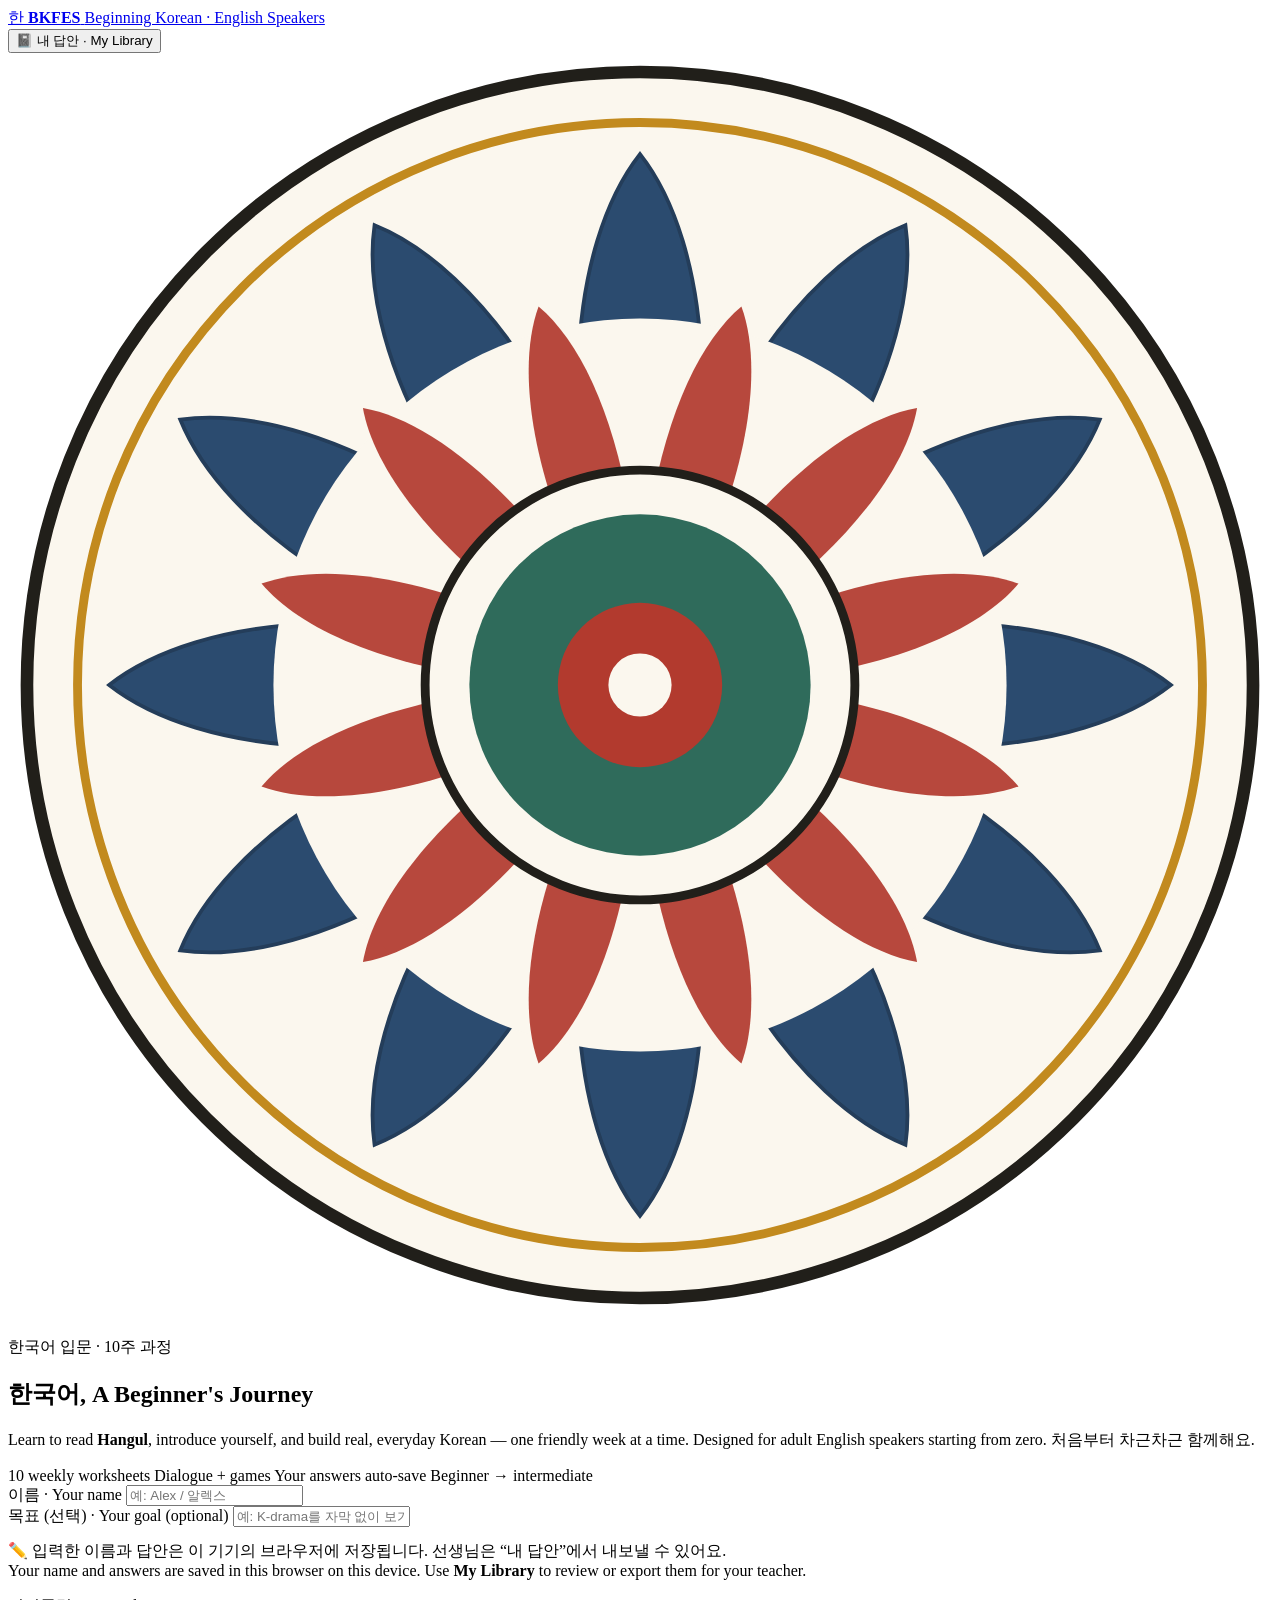
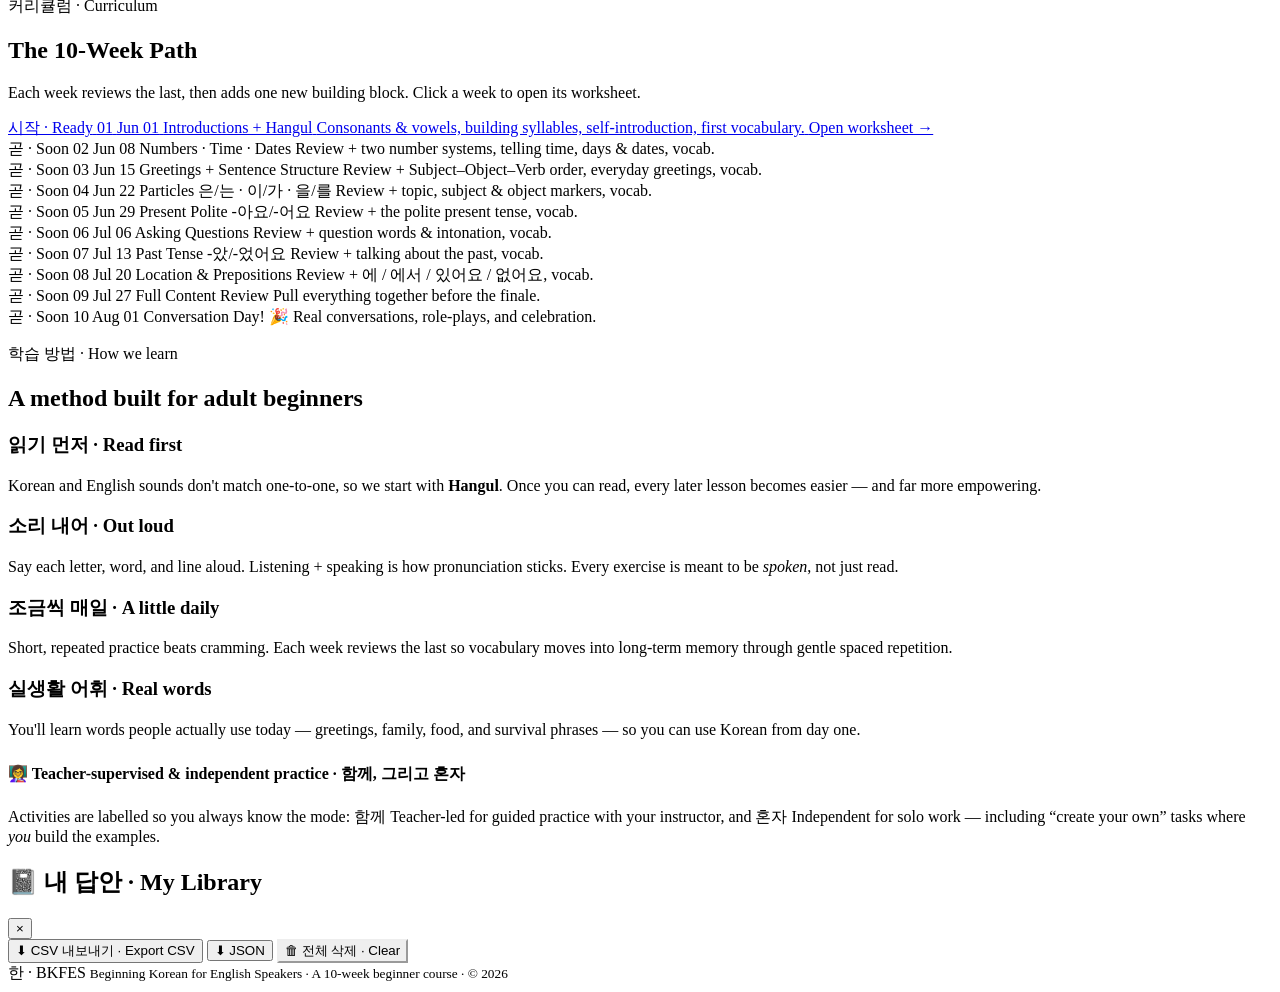
==== index.html @ 56fa3965 "Add files via upload" ====
<!DOCTYPE html>
<html lang="en">
<head>
<meta charset="UTF-8">
<meta name="viewport" content="width=device-width, initial-scale=1.0">
<title>BKFES · Beginning Korean for English Speakers</title>
<meta name="description" content="A warm, 10-week beginner Korean course for English speakers — Hangul, real-world vocabulary, dialogue, and games. Inspired by Korean aesthetics.">
<link rel="preconnect" href="https://fonts.googleapis.com">
<link rel="preconnect" href="https://fonts.gstatic.com" crossorigin>
<link href="https://fonts.googleapis.com/css2?family=Noto+Sans+KR:wght@400;500;700&family=Noto+Serif+KR:wght@500;600;700&display=swap" rel="stylesheet">
<link rel="stylesheet" href="css/main.css">
</head>
<body data-week="home">

<!-- ============ HEADER ============ -->
<header class="site-header">
  <div class="wrap site-header__bar">
    <a class="brand" href="index.html">
      <span class="brand__seal">한</span>
      <span class="brand__txt">
        <b>BKFES</b>
        <span>Beginning Korean · English Speakers</span>
      </span>
    </a>
    <span class="header-spacer"></span>
    <div class="header-actions">
      <button class="btn btn--ghost btn--sm js-open-library" type="button">📓 <span class="label-full">내 답안 · My Library</span></button>
    </div>
  </div>
  <div class="saekdong saekdong--thin"></div>
</header>

<!-- ============ HERO ============ -->
<section class="hero">
  <svg class="medallion" viewBox="0 0 200 200" xmlns="http://www.w3.org/2000/svg" aria-hidden="true">
    <defs>
      <path id="petalA" d="M100 100 C 85 62 89 30 100 16 C 111 30 115 62 100 100 Z"/>
      <path id="petalB" d="M100 100 C 91 70 93 48 100 38 C 107 48 109 70 100 100 Z"/>
    </defs>
    <circle cx="100" cy="100" r="97" fill="#FBF7EE" stroke="#211F1A" stroke-width="2"/>
    <circle cx="100" cy="100" r="89" fill="none" stroke="#C28A1E" stroke-width="1.4"/>
    <!-- outer petals (cheong / blue) -->
    <g fill="#1C3F66" stroke="#14304f" stroke-width="0.6" opacity="0.93">
      <use href="#petalA" transform="rotate(0 100 100)"/>
      <use href="#petalA" transform="rotate(30 100 100)"/>
      <use href="#petalA" transform="rotate(60 100 100)"/>
      <use href="#petalA" transform="rotate(90 100 100)"/>
      <use href="#petalA" transform="rotate(120 100 100)"/>
      <use href="#petalA" transform="rotate(150 100 100)"/>
      <use href="#petalA" transform="rotate(180 100 100)"/>
      <use href="#petalA" transform="rotate(210 100 100)"/>
      <use href="#petalA" transform="rotate(240 100 100)"/>
      <use href="#petalA" transform="rotate(270 100 100)"/>
      <use href="#petalA" transform="rotate(300 100 100)"/>
      <use href="#petalA" transform="rotate(330 100 100)"/>
    </g>
    <circle cx="100" cy="100" r="58" fill="#FBF7EE"/>
    <!-- mid petals (jeok / red) -->
    <g fill="#B23A2E" opacity="0.92">
      <use href="#petalB" transform="rotate(15 100 100)"/>
      <use href="#petalB" transform="rotate(45 100 100)"/>
      <use href="#petalB" transform="rotate(75 100 100)"/>
      <use href="#petalB" transform="rotate(105 100 100)"/>
      <use href="#petalB" transform="rotate(135 100 100)"/>
      <use href="#petalB" transform="rotate(165 100 100)"/>
      <use href="#petalB" transform="rotate(195 100 100)"/>
      <use href="#petalB" transform="rotate(225 100 100)"/>
      <use href="#petalB" transform="rotate(255 100 100)"/>
      <use href="#petalB" transform="rotate(285 100 100)"/>
      <use href="#petalB" transform="rotate(315 100 100)"/>
      <use href="#petalB" transform="rotate(345 100 100)"/>
    </g>
    <circle cx="100" cy="100" r="34" fill="#FBF7EE" stroke="#211F1A" stroke-width="1.4"/>
    <circle cx="100" cy="100" r="27" fill="#2F6B5B"/>
    <circle cx="100" cy="100" r="13" fill="#B23A2E"/>
    <circle cx="100" cy="100" r="5"  fill="#FBF7EE"/>
  </svg>

  <div class="wrap hero__inner">
    <p class="eyebrow">한국어 입문 · 10주 과정</p>
    <h1>
      <span class="accent-ko">한국어,</span>
      <span class="accent">A Beginner's Journey</span>
    </h1>
    <p class="lead">Learn to read <strong>Hangul</strong>, introduce yourself, and build real, everyday Korean — one friendly week at a time. Designed for adult English speakers starting from zero. <span class="ko">처음부터 차근차근 함께해요.</span></p>
    <div class="hero__meta">
      <span><span class="dot" style="background:var(--cheong)"></span> 10 weekly worksheets</span>
      <span><span class="dot" style="background:var(--jeok)"></span> Dialogue + games</span>
      <span><span class="dot" style="background:var(--hwang)"></span> Your answers auto-save</span>
      <span><span class="dot" style="background:var(--jade)"></span> Beginner → intermediate</span>
    </div>
  </div>
</section>

<!-- ============ STUDENT SIGN-IN ============ -->
<section class="section section--alt">
  <div class="wrap">
    <div class="card">
      <div class="namebar">
        <div class="field" style="flex:1 1 260px">
          <label for="studentName">이름 · Your name</label>
          <input class="input" id="studentName" type="text" placeholder="예: Alex / 알렉스" data-profile="name" autocomplete="name">
        </div>
        <div class="field" style="flex:2 1 320px">
          <label for="studentNote">목표 (선택) · Your goal (optional)</label>
          <input class="input" id="studentNote" type="text" placeholder="예: K-drama를 자막 없이 보기 / Travel to Seoul" data-profile="note">
        </div>
      </div>
      <p class="faint" style="margin-top:.9rem">✏️ 입력한 이름과 답안은 이 기기의 브라우저에 저장됩니다. 선생님은 “내 답안”에서 내보낼 수 있어요.<br>
      Your name and answers are saved in this browser on this device. Use <strong>My Library</strong> to review or export them for your teacher.</p>
    </div>
  </div>
</section>

<!-- ============ WEEK GRID ============ -->
<section class="section" id="weeks">
  <div class="wrap">
    <div class="section-head">
      <p class="eyebrow">커리큘럼 · Curriculum</p>
      <h2>The 10-Week Path</h2>
      <p class="lead muted">Each week reviews the last, then adds one new building block. Click a week to open its worksheet.</p>
    </div>

    <div class="week-grid">

      <a class="week-card" href="weeks/week01.html">
        <span class="tag tag--ready">시작 · Ready</span>
        <span class="week-card__num">01</span>
        <span class="week-card__date">Jun 01</span>
        <span class="week-card__title">Introductions + Hangul</span>
        <span class="week-card__topics">Consonants &amp; vowels, building syllables, self-introduction, first vocabulary.</span>
        <span class="week-card__cta">Open worksheet →</span>
      </a>

      <div class="week-card is-locked">
        <span class="tag tag--soon">곧 · Soon</span>
        <span class="week-card__num">02</span>
        <span class="week-card__date">Jun 08</span>
        <span class="week-card__title">Numbers · Time · Dates</span>
        <span class="week-card__topics">Review + two number systems, telling time, days &amp; dates, vocab.</span>
      </div>

      <div class="week-card is-locked">
        <span class="tag tag--soon">곧 · Soon</span>
        <span class="week-card__num">03</span>
        <span class="week-card__date">Jun 15</span>
        <span class="week-card__title">Greetings + Sentence Structure</span>
        <span class="week-card__topics">Review + Subject–Object–Verb order, everyday greetings, vocab.</span>
      </div>

      <div class="week-card is-locked">
        <span class="tag tag--soon">곧 · Soon</span>
        <span class="week-card__num">04</span>
        <span class="week-card__date">Jun 22</span>
        <span class="week-card__title">Particles 은/는 · 이/가 · 을/를</span>
        <span class="week-card__topics">Review + topic, subject &amp; object markers, vocab.</span>
      </div>

      <div class="week-card is-locked">
        <span class="tag tag--soon">곧 · Soon</span>
        <span class="week-card__num">05</span>
        <span class="week-card__date">Jun 29</span>
        <span class="week-card__title">Present Polite -아요/-어요</span>
        <span class="week-card__topics">Review + the polite present tense, vocab.</span>
      </div>

      <div class="week-card is-locked">
        <span class="tag tag--soon">곧 · Soon</span>
        <span class="week-card__num">06</span>
        <span class="week-card__date">Jul 06</span>
        <span class="week-card__title">Asking Questions</span>
        <span class="week-card__topics">Review + question words &amp; intonation, vocab.</span>
      </div>

      <div class="week-card is-locked">
        <span class="tag tag--soon">곧 · Soon</span>
        <span class="week-card__num">07</span>
        <span class="week-card__date">Jul 13</span>
        <span class="week-card__title">Past Tense -았/-었어요</span>
        <span class="week-card__topics">Review + talking about the past, vocab.</span>
      </div>

      <div class="week-card is-locked">
        <span class="tag tag--soon">곧 · Soon</span>
        <span class="week-card__num">08</span>
        <span class="week-card__date">Jul 20</span>
        <span class="week-card__title">Location &amp; Prepositions</span>
        <span class="week-card__topics">Review + 에 / 에서 / 있어요 / 없어요, vocab.</span>
      </div>

      <div class="week-card is-locked">
        <span class="tag tag--soon">곧 · Soon</span>
        <span class="week-card__num">09</span>
        <span class="week-card__date">Jul 27</span>
        <span class="week-card__title">Full Content Review</span>
        <span class="week-card__topics">Pull everything together before the finale.</span>
      </div>

      <div class="week-card is-locked">
        <span class="tag tag--soon">곧 · Soon</span>
        <span class="week-card__num">10</span>
        <span class="week-card__date">Aug 01</span>
        <span class="week-card__title">Conversation Day! 🎉</span>
        <span class="week-card__topics">Real conversations, role-plays, and celebration.</span>
      </div>

    </div>
  </div>
</section>

<!-- ============ HOW IT WORKS ============ -->
<section class="section section--alt">
  <div class="wrap">
    <div class="section-head">
      <p class="eyebrow">학습 방법 · How we learn</p>
      <h2>A method built for adult beginners</h2>
    </div>
    <div class="week-grid">
      <div class="card">
        <h3 style="color:var(--cheong)">읽기 먼저 · Read first</h3>
        <p class="muted">Korean and English sounds don't match one-to-one, so we start with <strong>Hangul</strong>. Once you can read, every later lesson becomes easier — and far more empowering.</p>
      </div>
      <div class="card">
        <h3 style="color:var(--jeok)">소리 내어 · Out loud</h3>
        <p class="muted">Say each letter, word, and line aloud. Listening + speaking is how pronunciation sticks. Every exercise is meant to be <em>spoken</em>, not just read.</p>
      </div>
      <div class="card">
        <h3 style="color:var(--hwang)">조금씩 매일 · A little daily</h3>
        <p class="muted">Short, repeated practice beats cramming. Each week reviews the last so vocabulary moves into long-term memory through gentle spaced repetition.</p>
      </div>
      <div class="card">
        <h3 style="color:var(--jade)">실생활 어휘 · Real words</h3>
        <p class="muted">You'll learn words people actually use today — greetings, family, food, and survival phrases — so you can use Korean from day one.</p>
      </div>
    </div>
    <div class="note" style="margin-top:1.6rem">
      <h4>👩‍🏫 Teacher-supervised &amp; independent practice · 함께, 그리고 혼자</h4>
      <p>Activities are labelled so you always know the mode: <span class="mode mode--teacher">함께 Teacher-led</span> for guided practice with your instructor, and <span class="mode mode--solo">혼자 Independent</span> for solo work — including “create your own” tasks where <em>you</em> build the examples.</p>
    </div>
  </div>
</section>

<!-- ============ LIBRARY MODAL (shared) ============ -->
<div class="modal-overlay" id="libraryModal" role="dialog" aria-modal="true" aria-labelledby="libTitle">
  <div class="modal">
    <div class="modal__head">
      <h2 id="libTitle">📓 내 답안 · My Library</h2>
      <button class="modal__close js-close-modal" aria-label="Close">×</button>
    </div>
    <div class="modal__body"></div>
    <div class="modal__foot">
      <button class="btn btn--primary btn--sm js-export-csv" type="button">⬇ CSV 내보내기 · Export CSV</button>
      <button class="btn btn--ghost btn--sm js-export-json" type="button">⬇ JSON</button>
      <span class="header-spacer"></span>
      <button class="btn btn--ghost btn--sm js-clear-all" type="button" style="color:var(--jeok);border-color:var(--jeok)">🗑 전체 삭제 · Clear</button>
    </div>
  </div>
</div>

<!-- ============ FOOTER ============ -->
<footer class="site-footer">
  <div class="wrap">
    <span class="foot-brand">한 · BKFES</span>
    <small>Beginning Korean for English Speakers · A 10-week beginner course · © <span data-year>2026</span></small>
  </div>
</footer>

<script src="js/weeks.js"></script>
<script src="js/storage.js"></script>
<script src="js/worksheet.js"></script>
</body>
</html>
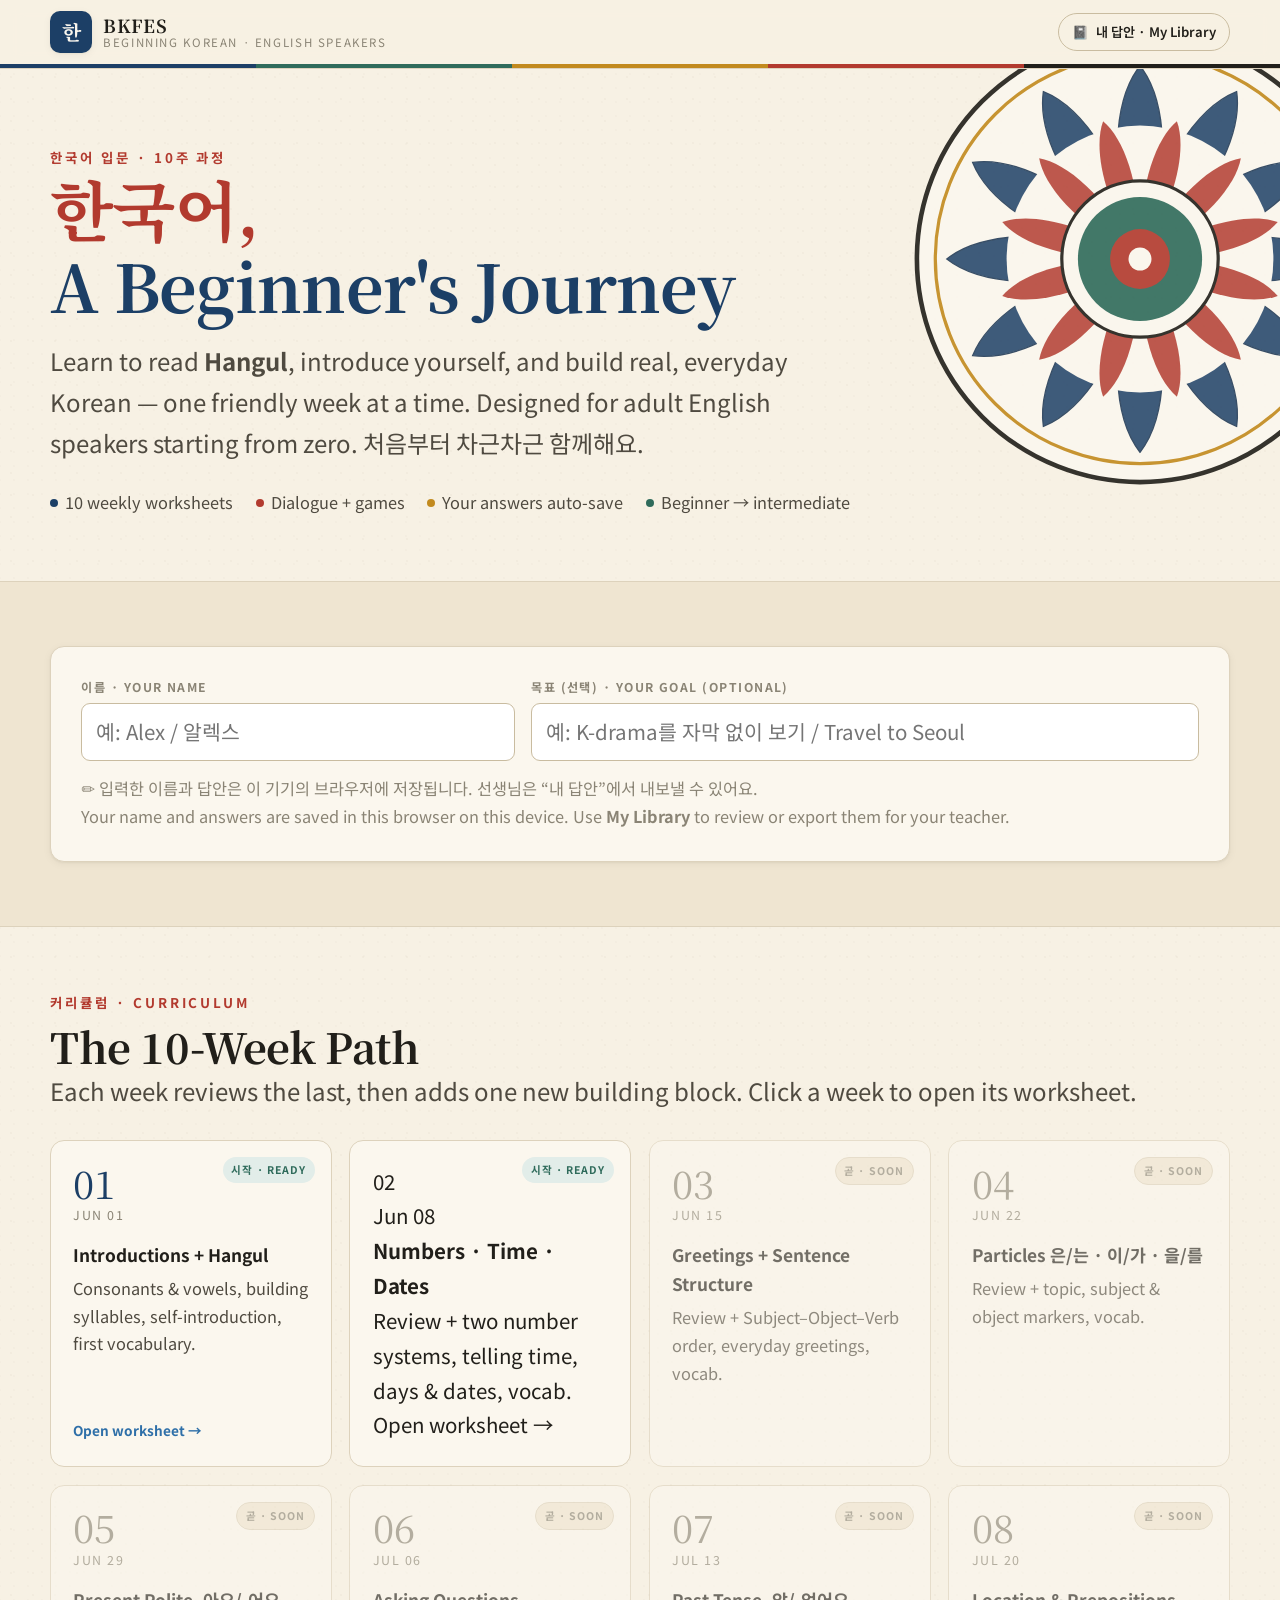
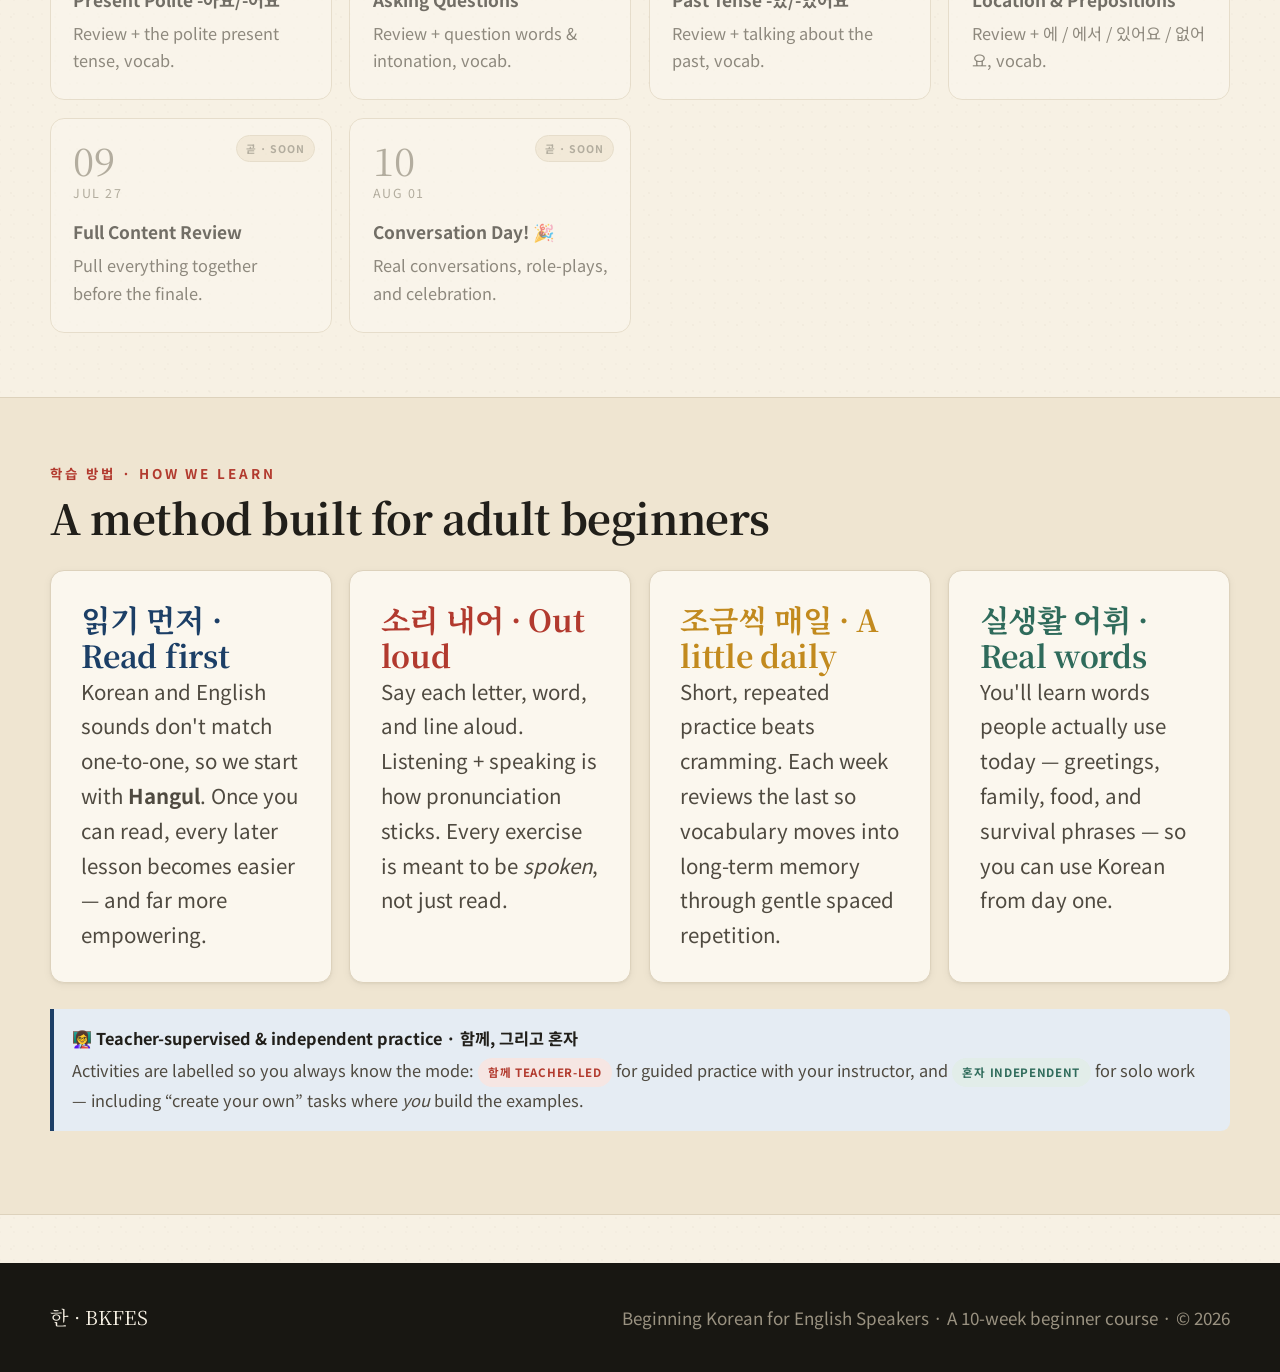
==== commit 02a4c3b7: "Update index.html with week 2" ====
--- a/index.html
+++ b/index.html
@@ -132,13 +132,14 @@
         <span class="week-card__cta">Open worksheet →</span>
       </a>
 
-      <div class="week-card is-locked">
-        <span class="tag tag--soon">곧 · Soon</span>
-        <span class="week-card__num">02</span>
-        <span class="week-card__date">Jun 08</span>
-        <span class="week-card__title">Numbers · Time · Dates</span>
-        <span class="week-card__topics">Review + two number systems, telling time, days &amp; dates, vocab.</span>
-      </div>
+<a class="week-card" href="weeks/week02.html">
+  <span class="tag tag--ready">시작 · Ready</span>
+  <span class="week-num">02</span>
+  <span class="week-date">Jun 08</span>
+  <strong>Numbers · Time · Dates</strong>
+  <span class="week-desc">Review + two number systems, telling time, days &amp; dates, vocab.</span>
+  <span class="week-cta">Open worksheet →</span>
+</a>
 
       <div class="week-card is-locked">
         <span class="tag tag--soon">곧 · Soon</span>
--- a/css/main.css
+++ b/css/main.css
@@ -0,0 +1,510 @@
+/* =====================================================================
+   BKFES — Beginning Korean for English Speakers
+   Design system: "Hanji & Obangsaek"
+   Warm paper-cream surface · deep ink · restrained five-color accents
+   ===================================================================== */
+
+/* ---------- Design tokens ---------- */
+:root {
+  /* Obangsaek-inspired palette (refined) */
+  --hanji:        #F7F1E4;   /* warm paper — main surface */
+  --hanji-2:      #FBF7EE;   /* lighter paper — cards */
+  --hanji-deep:   #EFE5D1;   /* deeper paper — alt sections */
+  --ink:          #211F1A;   /* near-black ink — primary text */
+  --ink-soft:     #4F4A40;   /* secondary text */
+  --ink-faint:    #8A8475;   /* muted captions */
+
+  --cheong:       #1C3F66;   /* blue / east — lead brand color */
+  --cheong-bright:#2E6FA8;   /* interactive blue */
+  --cheong-tint:  #E5ECF3;   /* pale blue wash */
+
+  --jeok:         #B23A2E;   /* red / south — dancheong red accent */
+  --jeok-tint:    #F6E6E3;
+  --hwang:        #C28A1E;   /* yellow / center — gold accent */
+  --hwang-tint:   #F6ECD6;
+  --jade:         #2F6B5B;   /* green / east-alt — jade accent */
+  --jade-tint:    #E2EDE9;
+  --baek:         #FFFFFF;   /* white / west */
+  --heuk:         #181712;   /* black / north */
+
+  --line:         #DDD2BC;   /* hairline borders on paper */
+  --line-strong:  #C9BCA0;
+
+  /* Typography */
+  --serif: "Noto Serif KR", "Nanum Myeongjo", Georgia, serif;
+  --sans:  "Noto Sans KR", system-ui, "Segoe UI", sans-serif;
+
+  /* Fluid type scale — legible from phone to TV */
+  --fs-eyebrow: clamp(0.72rem, 0.68rem + 0.2vw, 0.85rem);
+  --fs-small:   clamp(0.9rem, 0.86rem + 0.25vw, 1.02rem);
+  --fs-body:    clamp(1.06rem, 1.0rem + 0.42vw, 1.28rem);
+  --fs-lead:    clamp(1.2rem, 1.1rem + 0.6vw, 1.5rem);
+  --fs-h3:      clamp(1.35rem, 1.18rem + 0.9vw, 1.95rem);
+  --fs-h2:      clamp(1.7rem, 1.4rem + 1.5vw, 2.8rem);
+  --fs-h1:      clamp(2.3rem, 1.7rem + 3vw, 4.6rem);
+  --fs-hangul:  clamp(2.4rem, 1.9rem + 2.6vw, 4rem);  /* large Hangul glyphs */
+
+  --maxw: 1180px;
+  --radius: 14px;
+  --radius-sm: 9px;
+  --shadow-sm: 0 1px 2px rgba(33,31,26,.05), 0 2px 8px rgba(33,31,26,.05);
+  --shadow:    0 4px 14px rgba(33,31,26,.08), 0 12px 34px rgba(33,31,26,.07);
+  --shadow-lg: 0 10px 30px rgba(33,31,26,.13), 0 30px 70px rgba(33,31,26,.12);
+
+  --ease: cubic-bezier(.22,.61,.36,1);
+}
+
+/* ---------- Reset ---------- */
+*, *::before, *::after { box-sizing: border-box; }
+* { margin: 0; }
+html { -webkit-text-size-adjust: 100%; scroll-behavior: smooth; }
+body {
+  font-family: var(--sans);
+  font-size: var(--fs-body);
+  line-height: 1.7;
+  color: var(--ink);
+  background-color: var(--hanji);
+  /* Subtle hanji paper grain */
+  background-image:
+    radial-gradient(rgba(120,100,60,.035) 1px, transparent 1.4px),
+    radial-gradient(rgba(120,100,60,.025) 1px, transparent 1.4px);
+  background-size: 22px 22px, 14px 14px;
+  background-position: 0 0, 7px 11px;
+  -webkit-font-smoothing: antialiased;
+  text-rendering: optimizeLegibility;
+  min-height: 100vh;
+}
+img, svg { display: block; max-width: 100%; }
+button, input, textarea, select { font: inherit; color: inherit; }
+button { cursor: pointer; border: none; background: none; }
+a { color: var(--cheong-bright); text-decoration: none; }
+a:hover { text-decoration: underline; }
+:focus-visible { outline: 3px solid var(--cheong-bright); outline-offset: 2px; border-radius: 4px; }
+
+/* ---------- Saekdong stripe (signature motif) ---------- */
+.saekdong {
+  height: 6px;
+  width: 100%;
+  background: linear-gradient(90deg,
+    var(--cheong) 0 20%, var(--jade) 20% 40%, var(--hwang) 40% 60%,
+    var(--jeok) 60% 80%, var(--ink) 80% 100%);
+}
+.saekdong--thin { height: 4px; }
+
+/* ---------- Layout helpers ---------- */
+.wrap { width: min(100% - 2.4rem, var(--maxw)); margin-inline: auto; }
+.wrap--narrow { width: min(100% - 2.4rem, 820px); margin-inline: auto; }
+.stack > * + * { margin-top: 1rem; }
+.center { text-align: center; }
+.eyebrow {
+  font-size: var(--fs-eyebrow);
+  letter-spacing: .22em;
+  text-transform: uppercase;
+  font-weight: 700;
+  color: var(--jeok);
+}
+
+/* ---------- Typography ---------- */
+h1, h2, h3, .display { font-family: var(--serif); font-weight: 700; line-height: 1.18; color: var(--ink); letter-spacing: -.01em; }
+h1 { font-size: var(--fs-h1); }
+h2 { font-size: var(--fs-h2); }
+h3 { font-size: var(--fs-h3); }
+.ko { font-family: var(--sans); }
+.lead { font-size: var(--fs-lead); color: var(--ink-soft); }
+.muted { color: var(--ink-soft); }
+.faint { color: var(--ink-faint); font-size: var(--fs-small); }
+strong { font-weight: 700; }
+
+/* ===================================================================
+   HEADER / NAV
+   =================================================================== */
+.site-header {
+  position: sticky; top: 0; z-index: 50;
+  background: rgba(247,241,228,.86);
+  backdrop-filter: saturate(140%) blur(10px);
+  border-bottom: 1px solid var(--line);
+}
+.site-header__bar {
+  display: flex; align-items: center; gap: 1rem;
+  padding: .7rem 0; flex-wrap: wrap;
+}
+.brand { display: flex; align-items: center; gap: .7rem; text-decoration: none; }
+.brand:hover { text-decoration: none; }
+.brand__seal {
+  width: 42px; height: 42px; flex: none; border-radius: 10px;
+  display: grid; place-items: center;
+  background: var(--cheong); color: var(--hanji-2);
+  font-family: var(--serif); font-weight: 700; font-size: 1.25rem;
+  box-shadow: var(--shadow-sm);
+}
+.brand__txt { display: flex; flex-direction: column; line-height: 1.1; }
+.brand__txt b { font-family: var(--serif); font-size: 1.12rem; color: var(--ink); letter-spacing: .02em; }
+.brand__txt span { font-size: .72rem; color: var(--ink-faint); letter-spacing: .14em; text-transform: uppercase; }
+.header-spacer { flex: 1 1 auto; }
+.header-actions { display: flex; align-items: center; gap: .5rem; flex-wrap: wrap; }
+
+/* Buttons */
+.btn {
+  display: inline-flex; align-items: center; gap: .5rem;
+  padding: .6rem 1.05rem; border-radius: 999px;
+  font-weight: 600; font-size: var(--fs-small);
+  transition: transform .18s var(--ease), box-shadow .18s var(--ease), background .18s var(--ease);
+}
+.btn:hover { text-decoration: none; transform: translateY(-1px); }
+.btn--primary { background: var(--cheong); color: var(--hanji-2); box-shadow: var(--shadow-sm); }
+.btn--primary:hover { background: #163150; box-shadow: var(--shadow); }
+.btn--ghost { background: transparent; color: var(--ink); border: 1.5px solid var(--line-strong); }
+.btn--ghost:hover { border-color: var(--cheong); color: var(--cheong); background: var(--cheong-tint); }
+.btn--gold { background: var(--hwang); color: #2a1f06; }
+.btn--gold:hover { background: #b07e16; }
+.btn--sm { padding: .42rem .8rem; font-size: .82rem; }
+
+/* ===================================================================
+   HERO (home)
+   =================================================================== */
+.hero { position: relative; overflow: hidden; padding: clamp(3rem,6vw,6rem) 0 clamp(2.5rem,5vw,5rem); }
+.hero__inner { position: relative; z-index: 2; }
+.hero h1 .accent { color: var(--cheong); display: block; }
+.hero h1 .accent-ko { color: var(--jeok); }
+.hero .lead { max-width: 60ch; margin-top: 1.1rem; }
+.hero__meta { display: flex; flex-wrap: wrap; gap: .6rem 1.4rem; margin-top: 1.6rem; color: var(--ink-soft); font-size: var(--fs-small); }
+.hero__meta span { display: inline-flex; align-items: center; gap: .45rem; }
+.dot { width: 8px; height: 8px; border-radius: 50%; }
+
+/* Decorative dancheong medallion */
+.medallion { position: absolute; right: -90px; top: -40px; width: min(46vw, 460px); opacity: .9; z-index: 1; pointer-events: none; }
+@media (max-width: 760px){ .medallion { right: -38%; top: auto; bottom: -8%; width: 70vw; opacity: .5; } }
+
+/* ===================================================================
+   SECTIONS / CARDS (generic)
+   =================================================================== */
+.section { padding: clamp(2.2rem,5vw,4rem) 0; }
+.section--alt { background: var(--hanji-deep); border-block: 1px solid var(--line); }
+.section-head { margin-bottom: 1.8rem; }
+.section-head .eyebrow { margin-bottom: .5rem; }
+
+.card {
+  background: var(--hanji-2);
+  border: 1px solid var(--line);
+  border-radius: var(--radius);
+  padding: clamp(1.2rem, 2.4vw, 1.9rem);
+  box-shadow: var(--shadow-sm);
+}
+
+/* ---------- Week grid (home) ---------- */
+.week-grid { display: grid; grid-template-columns: repeat(auto-fill, minmax(260px,1fr)); gap: 1.1rem; }
+.week-card {
+  position: relative; display: flex; flex-direction: column;
+  background: var(--hanji-2); border: 1px solid var(--line);
+  border-radius: var(--radius); padding: 1.4rem 1.4rem 1.5rem;
+  text-decoration: none; color: var(--ink);
+  transition: transform .2s var(--ease), box-shadow .2s var(--ease), border-color .2s var(--ease);
+  overflow: hidden;
+}
+.week-card::before {
+  content:""; position:absolute; inset: 0 auto 0 0; width: 5px;
+  background: var(--cheong); transform: scaleY(0); transform-origin: top; transition: transform .25s var(--ease);
+}
+.week-card:hover { text-decoration: none; transform: translateY(-3px); box-shadow: var(--shadow); border-color: var(--line-strong); }
+.week-card:hover::before { transform: scaleY(1); }
+.week-card__num { font-family: var(--serif); font-size: 2.4rem; line-height: 1; color: var(--cheong); }
+.week-card__date { font-size: .78rem; letter-spacing: .12em; text-transform: uppercase; color: var(--ink-faint); margin-top: .2rem; }
+.week-card__title { font-weight: 700; margin-top: .85rem; font-size: 1.08rem; }
+.week-card__topics { color: var(--ink-soft); font-size: var(--fs-small); margin-top: .35rem; }
+.week-card__cta { margin-top: auto; padding-top: 1rem; font-weight: 700; font-size: .85rem; color: var(--cheong-bright); display: inline-flex; align-items: center; gap: .35rem; }
+.week-card.is-locked { opacity: .62; cursor: default; pointer-events: none; }
+.week-card.is-locked .week-card__num { color: var(--ink-faint); }
+.tag {
+  position: absolute; top: 1rem; right: 1rem;
+  font-size: .66rem; letter-spacing: .1em; text-transform: uppercase; font-weight: 700;
+  padding: .25rem .55rem; border-radius: 999px;
+}
+.tag--ready { background: var(--jade-tint); color: var(--jade); }
+.tag--soon { background: var(--hanji-deep); color: var(--ink-faint); border: 1px solid var(--line); }
+
+/* ---------- Student bar ---------- */
+.namebar { display: flex; flex-wrap: wrap; align-items: center; gap: .75rem 1rem; }
+.field {
+  display: flex; flex-direction: column; gap: .3rem;
+}
+.field label { font-size: .76rem; letter-spacing: .12em; text-transform: uppercase; font-weight: 700; color: var(--ink-faint); }
+.input, .textarea, select.input {
+  background: var(--baek); border: 1.5px solid var(--line-strong); border-radius: var(--radius-sm);
+  padding: .65rem .85rem; font-size: var(--fs-body); color: var(--ink); width: 100%;
+  transition: border-color .15s var(--ease), box-shadow .15s var(--ease);
+}
+.input:focus, .textarea:focus { outline: none; border-color: var(--cheong-bright); box-shadow: 0 0 0 3px var(--cheong-tint); }
+.textarea { min-height: 90px; resize: vertical; line-height: 1.6; }
+
+/* ===================================================================
+   WORKSHEET PAGE
+   =================================================================== */
+.ws-hero { padding: clamp(2rem,4vw,3.2rem) 0 1.2rem; }
+.ws-hero .eyebrow { color: var(--cheong-bright); }
+.ws-hero h1 { margin-top: .4rem; }
+.ws-hero__sub { color: var(--ink-soft); margin-top: .7rem; font-size: var(--fs-lead); }
+.ws-progress { display: flex; align-items: center; gap: .8rem; margin-top: 1.3rem; flex-wrap: wrap; }
+.progressbar { flex: 1 1 220px; height: 9px; background: var(--hanji-deep); border-radius: 999px; overflow: hidden; border: 1px solid var(--line); }
+.progressbar__fill { height: 100%; width: 0%; background: linear-gradient(90deg, var(--cheong), var(--jade)); transition: width .4s var(--ease); }
+.progresslabel { font-size: var(--fs-small); color: var(--ink-soft); font-weight: 600; white-space: nowrap; }
+
+/* Section navigation pills */
+.ws-nav {
+  position: sticky; top: 61px; z-index: 40;
+  background: rgba(247,241,228,.92); backdrop-filter: blur(8px);
+  border-block: 1px solid var(--line);
+  padding: .55rem 0;
+}
+.ws-nav__track { display: flex; gap: .4rem; overflow-x: auto; scrollbar-width: thin; padding-bottom: 2px; }
+.ws-nav__track::-webkit-scrollbar { height: 6px; }
+.ws-nav__track::-webkit-scrollbar-thumb { background: var(--line-strong); border-radius: 999px; }
+.pill {
+  flex: none; display: inline-flex; align-items: center; gap: .45rem;
+  padding: .5rem .9rem; border-radius: 999px; white-space: nowrap;
+  font-weight: 600; font-size: var(--fs-small); color: var(--ink-soft);
+  border: 1.5px solid transparent; transition: all .18s var(--ease);
+}
+.pill .pill__no { font-family: var(--serif); font-weight: 700; opacity: .7; }
+.pill:hover { background: var(--hanji-2); color: var(--ink); }
+.pill.is-active { background: var(--cheong); color: var(--hanji-2); box-shadow: var(--shadow-sm); }
+.pill.is-active .pill__no { opacity: .9; }
+.pill.is-done::after { content: "✓"; color: var(--jade); font-weight: 800; }
+.pill.is-active.is-done::after { color: var(--hwang); }
+
+/* Section panels (tab content) */
+.panel { display: none; padding: clamp(1.8rem,4vw,3rem) 0 1rem; animation: fadeUp .5s var(--ease) both; }
+.panel.is-active { display: block; }
+@keyframes fadeUp { from { opacity: 0; transform: translateY(14px); } to { opacity: 1; transform: none; } }
+
+.panel-head { display: flex; align-items: baseline; gap: .9rem; flex-wrap: wrap; margin-bottom: .4rem; }
+.panel-head .step-no {
+  font-family: var(--serif); font-size: clamp(2rem,4vw,3rem); line-height: .9; color: var(--cheong);
+  border-bottom: 3px solid var(--hwang); padding-bottom: .1rem;
+}
+.panel-head h2 { font-size: var(--fs-h2); }
+.panel-head .panel-head__ko { color: var(--ink-soft); font-family: var(--sans); font-weight: 500; }
+.panel-intro { color: var(--ink-soft); font-size: var(--fs-lead); max-width: 70ch; margin: .6rem 0 1.6rem; }
+
+/* Callouts */
+.note {
+  border-left: 4px solid var(--cheong); background: var(--cheong-tint);
+  padding: 1rem 1.1rem; border-radius: 0 var(--radius-sm) var(--radius-sm) 0; margin: 1.2rem 0;
+}
+.note--gold { border-color: var(--hwang); background: var(--hwang-tint); }
+.note--red { border-color: var(--jeok); background: var(--jeok-tint); }
+.note--jade { border-color: var(--jade); background: var(--jade-tint); }
+.note h4 { font-family: var(--sans); font-weight: 700; margin-bottom: .25rem; font-size: 1.02rem; }
+.note p { font-size: var(--fs-small); color: var(--ink-soft); }
+
+/* Mode tags for activities */
+.mode-tags { display:flex; gap:.5rem; flex-wrap:wrap; margin:.2rem 0 1rem; }
+.mode {
+  display:inline-flex; align-items:center; gap:.4rem; font-size:.72rem; font-weight:700;
+  letter-spacing:.06em; text-transform:uppercase; padding:.3rem .65rem; border-radius:999px;
+}
+.mode--teacher { background: var(--jeok-tint); color: var(--jeok); }
+.mode--solo { background: var(--jade-tint); color: var(--jade); }
+.mode--play { background: var(--hwang-tint); color: #8a6310; }
+
+/* ---------- Hangul letter grid ---------- */
+.glyph-grid { display: grid; grid-template-columns: repeat(auto-fill, minmax(150px,1fr)); gap: .75rem; margin-top: 1rem; }
+.glyph {
+  position: relative; background: var(--hanji-2); border: 1px solid var(--line); border-radius: var(--radius-sm);
+  padding: 1rem .8rem .9rem; text-align: center; transition: transform .15s var(--ease), box-shadow .15s var(--ease), border-color .15s;
+}
+.glyph:hover { transform: translateY(-2px); box-shadow: var(--shadow); border-color: var(--line-strong); }
+.glyph__char { font-size: var(--fs-hangul); font-family: var(--sans); font-weight: 500; line-height: 1; color: var(--ink); }
+.glyph__rom { font-weight: 700; color: var(--cheong); margin-top: .5rem; font-size: 1.05rem; }
+.glyph__name { font-size: .78rem; color: var(--ink-faint); }
+.glyph__hint { font-size: var(--fs-small); color: var(--ink-soft); margin-top: .45rem; line-height: 1.4; }
+.glyph__hint b { color: var(--jeok); }
+.glyph--tense .glyph__char { color: var(--jeok); }
+
+/* ---------- Vocabulary table ---------- */
+.vocab { width: 100%; border-collapse: collapse; margin-top: .8rem; background: var(--hanji-2); border-radius: var(--radius); overflow: hidden; box-shadow: var(--shadow-sm); }
+.vocab caption { text-align: left; font-weight: 700; font-family: var(--serif); font-size: 1.15rem; padding: .9rem 1rem; background: var(--cheong); color: var(--hanji-2); }
+.vocab th { text-align: left; font-size: .74rem; letter-spacing: .1em; text-transform: uppercase; color: var(--ink-faint); padding: .7rem 1rem; border-bottom: 2px solid var(--line); }
+.vocab td { padding: .7rem 1rem; border-bottom: 1px solid var(--line); vertical-align: top; }
+.vocab tr:last-child td { border-bottom: none; }
+.vocab tr:hover td { background: var(--cheong-tint); }
+.vocab .v-ko { font-size: 1.3rem; font-weight: 500; color: var(--ink); white-space: normal; word-break: keep-all; }
+.vocab .v-rom { color: var(--cheong); font-style: italic; white-space: normal; }
+.vocab .v-en { color: var(--ink-soft); }
+
+/* ---------- Exercises ---------- */
+.exercise { background: var(--hanji-2); border: 1px solid var(--line); border-radius: var(--radius); padding: clamp(1.1rem,2.2vw,1.7rem); margin: 1.1rem 0; }
+.exercise > h3 { font-family: var(--sans); font-weight: 700; font-size: var(--fs-h3); }
+.exercise .q { margin: 1rem 0; }
+.exercise .q__prompt { font-weight: 600; margin-bottom: .5rem; display:flex; gap:.5rem; }
+.exercise .q__prompt .qn { color: var(--jeok); font-weight: 800; }
+.inline-input { display:inline-block; min-width: 130px; width: auto; padding: .35rem .6rem; }
+
+/* Fill-blank rows */
+.fillrow { display:flex; align-items:center; gap:.6rem; flex-wrap:wrap; padding:.5rem 0; }
+.fillrow .cue { font-size:1.15rem; }
+.fillrow .arrow { color: var(--ink-faint); }
+
+/* Self-check quiz (MCQ) */
+.quiz-q { padding: 1rem 0; border-bottom: 1px dashed var(--line); }
+.quiz-q:last-child { border-bottom: none; }
+.quiz-q .stem { font-weight: 600; margin-bottom: .6rem; }
+.quiz-q .stem .big { font-size: 1.5rem; }
+.choices { display: grid; gap: .5rem; grid-template-columns: repeat(auto-fit, minmax(120px,1fr)); }
+.choice {
+  text-align: left; padding: .65rem .85rem; border: 1.5px solid var(--line-strong); border-radius: var(--radius-sm);
+  background: var(--baek); font-weight: 500; transition: all .15s var(--ease);
+}
+.choice:hover { border-color: var(--cheong); background: var(--cheong-tint); }
+.choice.correct { border-color: var(--jade); background: var(--jade-tint); color: var(--jade); font-weight: 700; }
+.choice.wrong { border-color: var(--jeok); background: var(--jeok-tint); color: var(--jeok); }
+.quiz-feedback { margin-top: .55rem; font-size: var(--fs-small); font-weight: 600; min-height: 1.2em; }
+
+/* ---------- Games ---------- */
+.game { background: var(--hanji-2); border: 1px solid var(--line); border-radius: var(--radius); padding: clamp(1.1rem,2.2vw,1.7rem); margin: 1.1rem 0; }
+.game__head { display:flex; align-items:center; justify-content:space-between; gap:1rem; flex-wrap:wrap; margin-bottom:.4rem; }
+.game__head h3 { font-family: var(--sans); font-weight:700; font-size: var(--fs-h3); }
+.game__score { font-weight: 700; color: var(--cheong); font-size: var(--fs-small); }
+
+/* Match game */
+.match-board { display:grid; grid-template-columns: 1fr 1fr; gap: 1rem; margin-top: .9rem; }
+.match-col { display:grid; gap:.55rem; align-content: start; }
+.match-col h4 { font-size:.74rem; letter-spacing:.1em; text-transform:uppercase; color: var(--ink-faint); }
+.match-item {
+  padding: .7rem .8rem; border:1.5px solid var(--line-strong); border-radius: var(--radius-sm);
+  background: var(--baek); font-weight: 600; text-align:center; transition: all .15s var(--ease); font-size: 1.1rem;
+}
+.match-item.is-glyph { font-size: 1.7rem; }
+.match-item:hover { border-color: var(--cheong); }
+.match-item.sel { border-color: var(--cheong); background: var(--cheong-tint); box-shadow: 0 0 0 3px var(--cheong-tint); }
+.match-item.done { background: var(--jade-tint); border-color: var(--jade); color: var(--jade); pointer-events: none; opacity:.85; }
+.match-item.miss { border-color: var(--jeok); background: var(--jeok-tint); }
+
+/* Flashcards */
+.flashcards { margin-top: .9rem; }
+.flash-stage { display:flex; align-items:center; justify-content:center; gap:1rem; flex-wrap: wrap; }
+.flashcard {
+  width: min(100%, 360px); aspect-ratio: 3/2; perspective: 1200px; cursor: pointer; flex: 1 1 280px; max-width: 420px;
+}
+.flashcard__inner { position: relative; width:100%; height:100%; transition: transform .55s var(--ease); transform-style: preserve-3d; }
+.flashcard.flipped .flashcard__inner { transform: rotateY(180deg); }
+.flashcard__face {
+  position:absolute; inset:0; backface-visibility:hidden; border-radius: var(--radius);
+  display:grid; place-items:center; text-align:center; padding:1rem; box-shadow: var(--shadow);
+}
+.flashcard__front { background: var(--cheong); color: var(--hanji-2); }
+.flashcard__front .big { font-size: clamp(3rem,8vw,5rem); font-weight: 500; }
+.flashcard__back { background: var(--hanji-2); color: var(--ink); transform: rotateY(180deg); border: 1px solid var(--line); }
+.flashcard__back .rom { font-size: clamp(1.6rem,4vw,2.4rem); color: var(--cheong); font-weight: 700; }
+.flashcard__back .en { color: var(--ink-soft); margin-top: .4rem; }
+.flash-controls { display:flex; align-items:center; gap:.5rem; justify-content:center; margin-top: 1rem; flex-wrap: wrap; }
+
+/* Syllable builder */
+.builder { margin-top: .9rem; }
+.builder__rows { display:grid; gap: 1rem; grid-template-columns: 1fr 1fr; }
+.builder__group h4 { font-size:.74rem; letter-spacing:.1em; text-transform:uppercase; color: var(--ink-faint); margin-bottom:.5rem; }
+.chip-row { display:flex; gap:.4rem; flex-wrap: wrap; }
+.chip {
+  padding:.5rem .75rem; border-radius: var(--radius-sm); border:1.5px solid var(--line-strong);
+  background: var(--baek); font-size: 1.5rem; font-weight: 500; min-width: 48px; text-align:center; transition: all .12s var(--ease);
+}
+.chip:hover { border-color: var(--cheong); }
+.chip.sel { background: var(--cheong); color: var(--hanji-2); border-color: var(--cheong); }
+.builder__out {
+  margin-top: 1rem; text-align:center; background: var(--hanji-deep); border:1px dashed var(--line-strong);
+  border-radius: var(--radius); padding: 1.2rem;
+}
+.builder__syllable { font-size: clamp(4rem,12vw,7rem); line-height:1; font-weight: 500; color: var(--ink); }
+.builder__rom { font-size: var(--fs-h3); color: var(--cheong); font-weight: 700; margin-top:.3rem; min-height: 1.4em; }
+
+/* ---------- Dialogue ---------- */
+.dialogue { background: var(--hanji-2); border:1px solid var(--line); border-radius: var(--radius); padding: clamp(1.1rem,2.2vw,1.7rem); margin: 1.1rem 0; }
+.turn { display:flex; gap:.8rem; padding:.6rem 0; align-items:flex-start; }
+.turn__who { flex:none; width: 64px; font-weight:700; font-size:.78rem; letter-spacing:.06em; text-transform:uppercase; padding-top:.35rem; }
+.turn--a .turn__who { color: var(--cheong); }
+.turn--b .turn__who { color: var(--jeok); }
+.turn__bubble { background: var(--hanji-deep); border-radius: 4px 14px 14px 14px; padding:.7rem .95rem; flex:1; }
+.turn--b .turn__bubble { background: var(--cheong-tint); border-radius: 14px 4px 14px 14px; }
+.turn__ko { font-size: 1.25rem; font-weight: 500; }
+.turn__rom { color: var(--cheong); font-style: italic; font-size: var(--fs-small); }
+.turn__en { color: var(--ink-soft); font-size: var(--fs-small); }
+
+/* ---------- Reflection checklist ---------- */
+.checklist { list-style:none; display:grid; gap:.6rem; margin-top:1rem; }
+.checklist li { display:flex; align-items:flex-start; gap:.7rem; background: var(--hanji-2); border:1px solid var(--line); border-radius: var(--radius-sm); padding:.8rem 1rem; }
+.checklist input[type=checkbox] { width:1.4rem; height:1.4rem; flex:none; accent-color: var(--jade); margin-top:.15rem; cursor:pointer; }
+.checklist label { cursor:pointer; }
+
+/* Save indicator */
+.saveflag { font-size:.74rem; color: var(--jade); font-weight:700; opacity:0; transition: opacity .3s; }
+.saveflag.show { opacity:1; }
+.autosave-note { font-size: var(--fs-small); color: var(--ink-faint); display:inline-flex; gap:.4rem; align-items:center; }
+
+/* Panel footer nav */
+.panel-foot { display:flex; justify-content:space-between; gap:1rem; margin-top:2rem; padding-top:1.4rem; border-top:1px solid var(--line); flex-wrap: wrap; }
+
+/* ===================================================================
+   LIBRARY MODAL (data retrieval system)
+   =================================================================== */
+.modal-overlay {
+  position: fixed; inset: 0; z-index: 100; background: rgba(24,23,18,.5);
+  display:none; align-items:flex-start; justify-content:center; padding: 4vh 1rem; overflow-y:auto;
+  backdrop-filter: blur(3px);
+}
+.modal-overlay.open { display:flex; }
+.modal {
+  width: min(100%, 780px); background: var(--hanji); border-radius: var(--radius); box-shadow: var(--shadow-lg);
+  overflow: hidden; animation: fadeUp .35s var(--ease) both;
+}
+.modal__head { display:flex; align-items:center; justify-content:space-between; gap:1rem; padding:1.1rem 1.3rem; background: var(--cheong); color: var(--hanji-2); }
+.modal__head h2 { color: var(--hanji-2); font-size: 1.4rem; }
+.modal__close { color: var(--hanji-2); font-size: 1.6rem; line-height:1; padding:.2rem .5rem; border-radius:8px; }
+.modal__close:hover { background: rgba(255,255,255,.15); }
+.modal__body { padding: 1.3rem; max-height: 62vh; overflow-y:auto; }
+.modal__foot { display:flex; gap:.6rem; flex-wrap:wrap; padding:1rem 1.3rem; border-top:1px solid var(--line); background: var(--hanji-deep); }
+.lib-group { margin-bottom: 1.4rem; }
+.lib-group h3 { font-family: var(--sans); font-size:1.05rem; border-bottom:2px solid var(--line); padding-bottom:.4rem; margin-bottom:.6rem; }
+.lib-item { padding:.55rem 0; border-bottom:1px dashed var(--line); }
+.lib-item .k { font-size:.78rem; color: var(--ink-faint); text-transform:uppercase; letter-spacing:.06em; }
+.lib-item .v { font-weight:600; }
+.lib-empty { color: var(--ink-faint); text-align:center; padding:2rem 0; }
+
+/* ===================================================================
+   FOOTER
+   =================================================================== */
+.site-footer { background: var(--heuk); color: #cfc8b6; padding: 2.4rem 0; margin-top: 3rem; }
+.site-footer .wrap { display:flex; flex-wrap:wrap; gap:1rem 2rem; align-items:center; justify-content:space-between; }
+.site-footer a { color: #e7dfcb; }
+.site-footer .foot-brand { font-family: var(--serif); font-size:1.2rem; color: var(--hanji); }
+.site-footer small { color:#9a9281; }
+
+/* ===================================================================
+   Responsive
+   =================================================================== */
+@media (max-width: 720px){
+  .match-board { grid-template-columns: 1fr 1fr; }
+  .builder__rows { grid-template-columns: 1fr; }
+  .turn__who { width: 50px; }
+  .ws-nav { top: 57px; }
+}
+@media (max-width: 480px){
+  .brand__txt span { display:none; }
+  .header-actions .btn span.label-full { display:none; }
+}
+
+/* Larger screens / TV — scale up comfortably */
+@media (min-width: 1600px){
+  :root { --maxw: 1320px; }
+  body { line-height: 1.75; }
+}
+
+/* Reduced motion */
+@media (prefers-reduced-motion: reduce){
+  *, *::before, *::after { animation-duration:.001ms !important; transition-duration:.001ms !important; scroll-behavior:auto !important; }
+}
+
+/* Print (worksheets printable for class) */
+@media print {
+  .site-header, .ws-nav, .panel-foot, .header-actions, .modal-overlay, .game__head .btn, .flash-controls { display:none !important; }
+  .panel { display:block !important; page-break-inside: avoid; }
+  body { background: #fff; }
+}
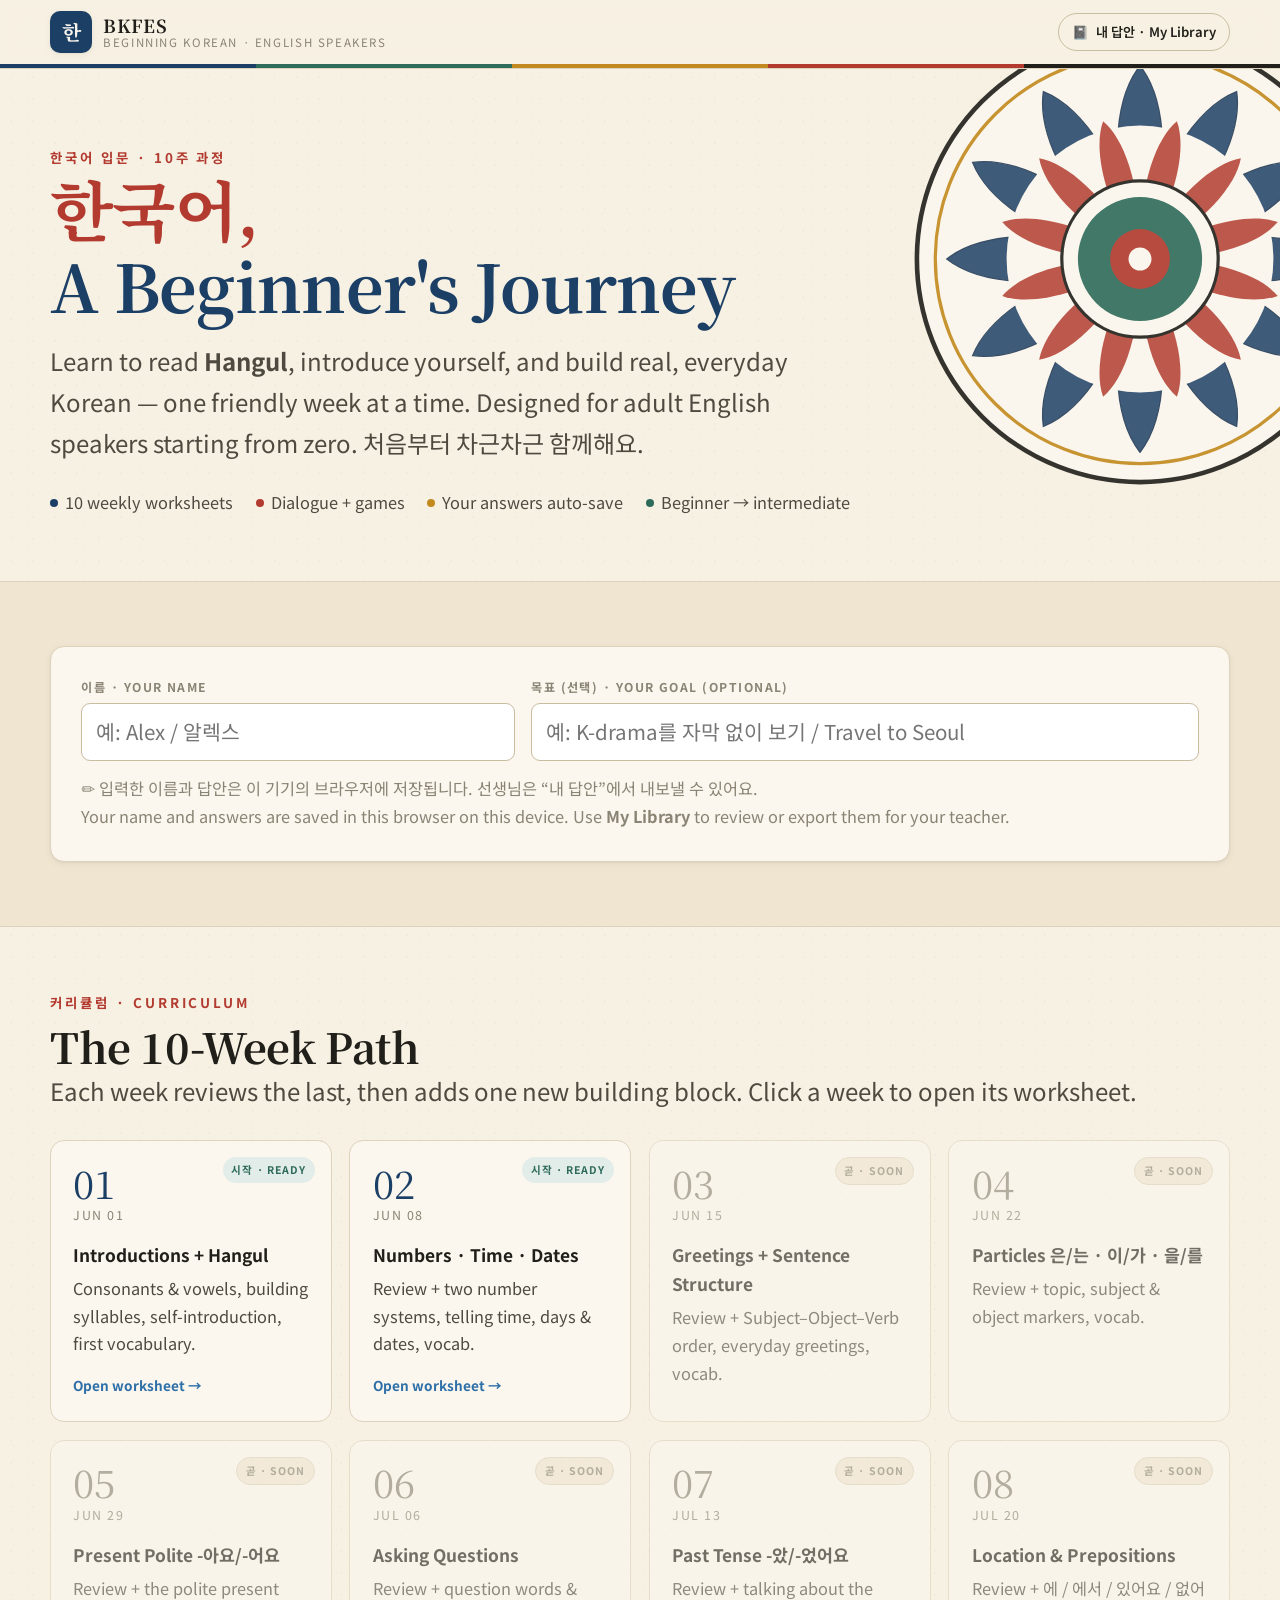
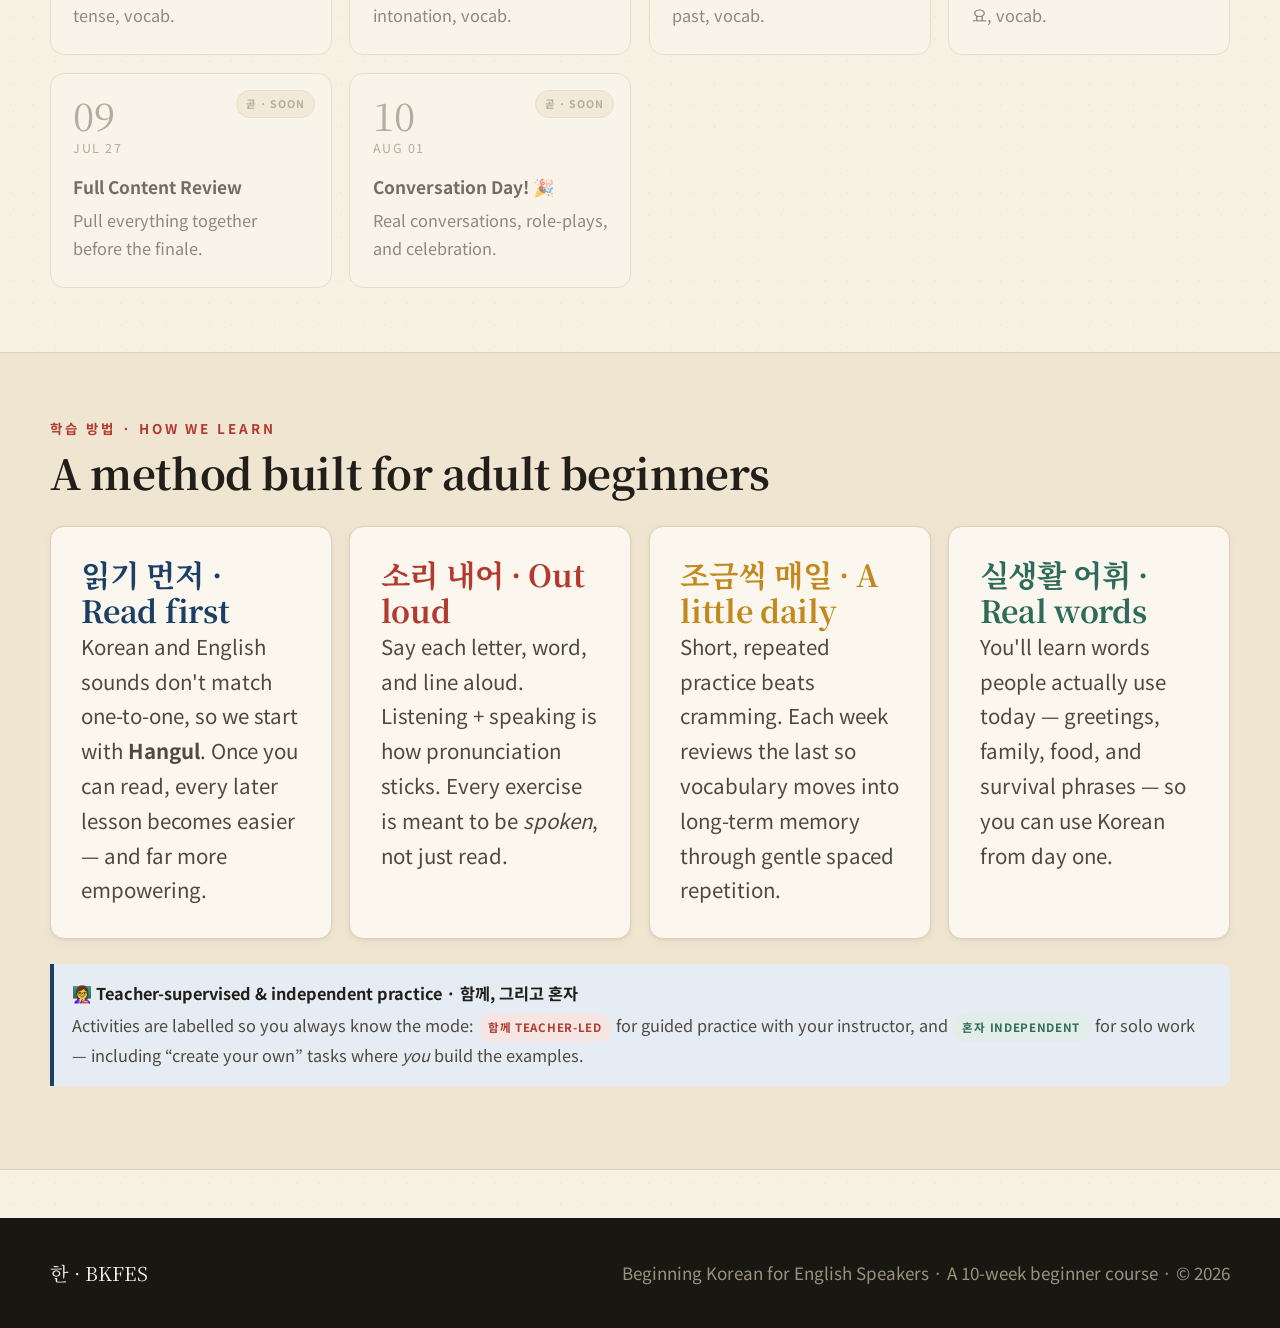
==== commit 10b0890d: "Add files via upload" ====
--- a/index.html
+++ b/index.html
@@ -132,14 +132,14 @@
         <span class="week-card__cta">Open worksheet →</span>
       </a>
 
-<a class="week-card" href="weeks/week02.html">
-  <span class="tag tag--ready">시작 · Ready</span>
-  <span class="week-num">02</span>
-  <span class="week-date">Jun 08</span>
-  <strong>Numbers · Time · Dates</strong>
-  <span class="week-desc">Review + two number systems, telling time, days &amp; dates, vocab.</span>
-  <span class="week-cta">Open worksheet →</span>
-</a>
+      <a class="week-card" href="weeks/week02.html">
+        <span class="tag tag--ready">시작 · Ready</span>
+        <span class="week-card__num">02</span>
+        <span class="week-card__date">Jun 08</span>
+        <span class="week-card__title">Numbers · Time · Dates</span>
+        <span class="week-card__topics">Review + two number systems, telling time, days &amp; dates, vocab.</span>
+        <span class="week-card__cta">Open worksheet →</span>
+      </a>
 
       <div class="week-card is-locked">
         <span class="tag tag--soon">곧 · Soon</span>
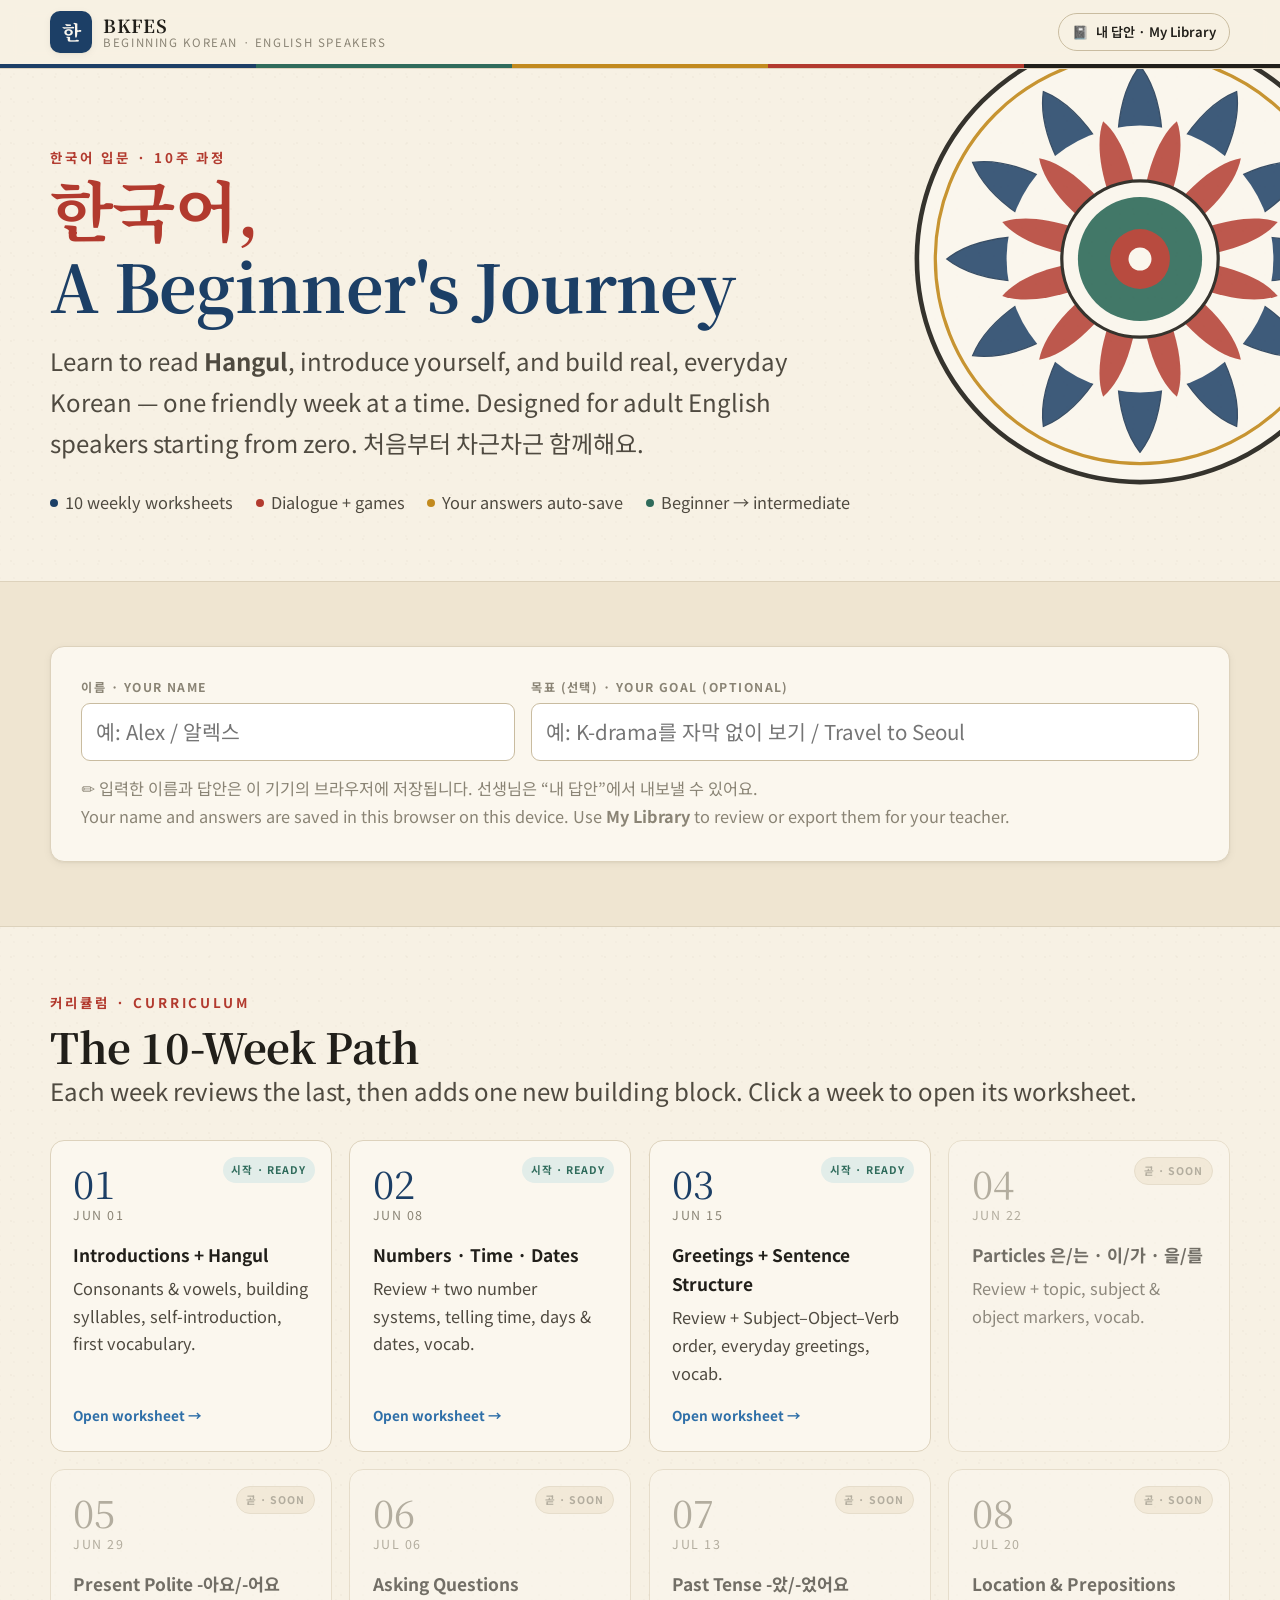
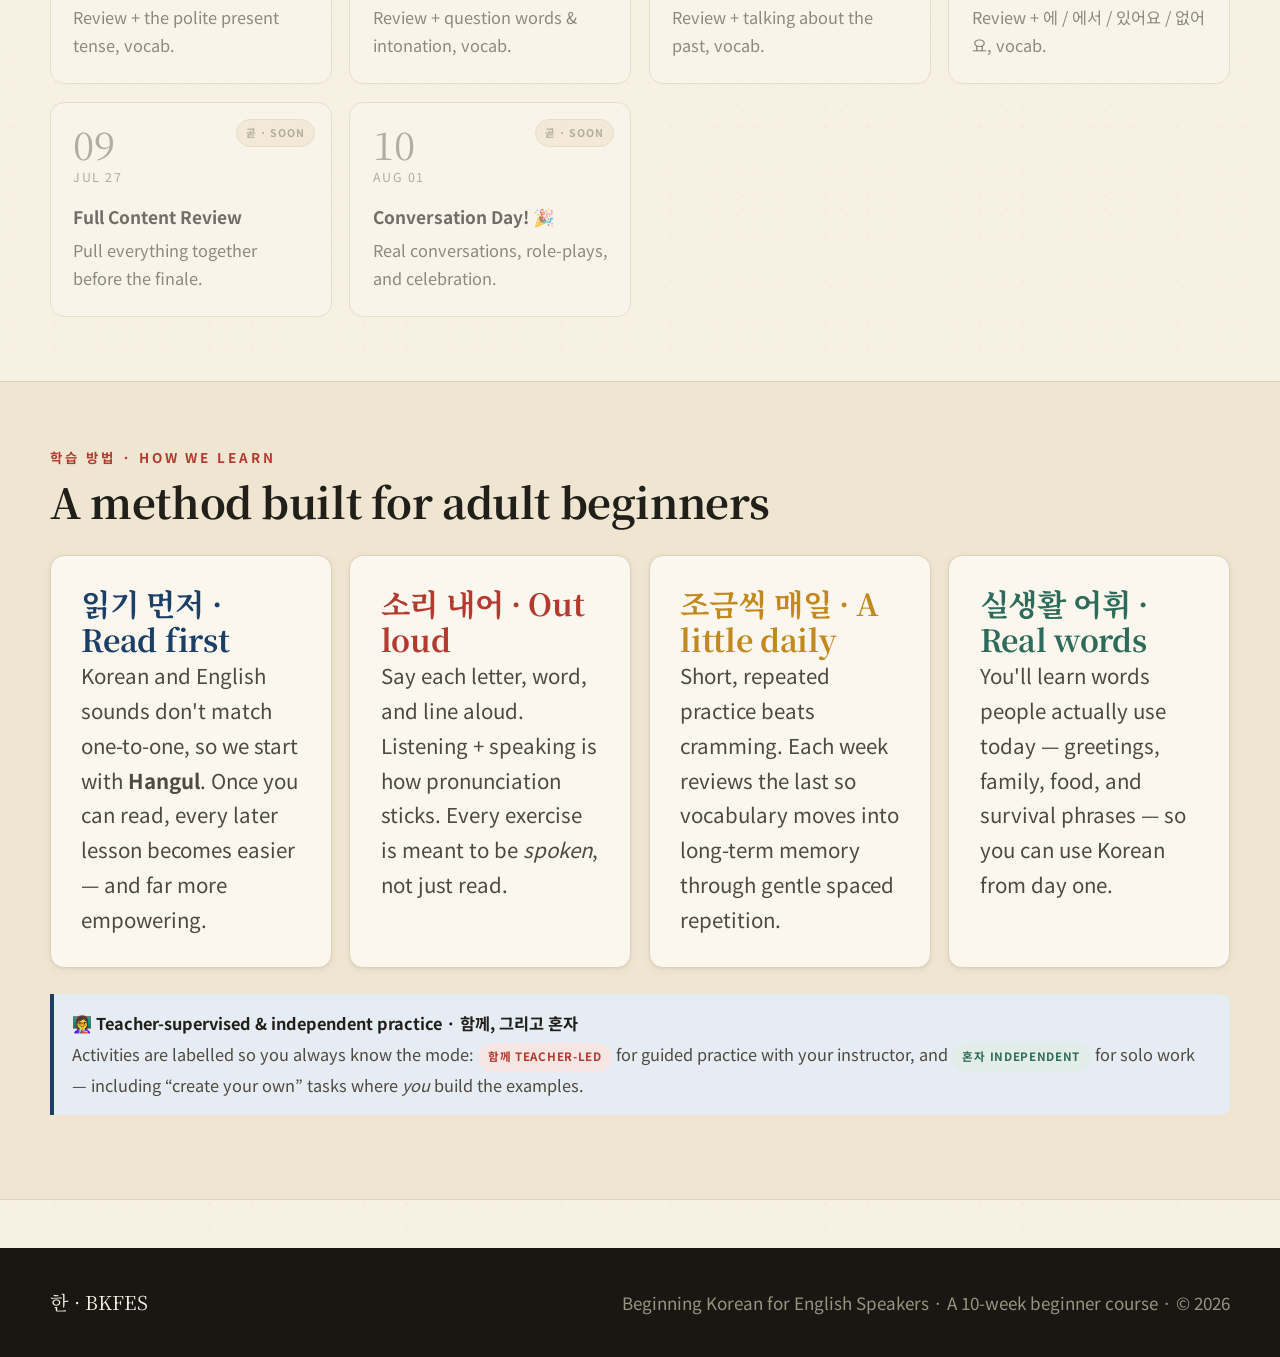
==== commit 8edf21f9: "Create index.html" ====
--- a/index.html
+++ b/index.html
@@ -141,13 +141,14 @@
         <span class="week-card__cta">Open worksheet →</span>
       </a>
 
-      <div class="week-card is-locked">
-        <span class="tag tag--soon">곧 · Soon</span>
+      <a class="week-card" href="weeks/week03.html">
+        <span class="tag tag--ready">시작 · Ready</span>
         <span class="week-card__num">03</span>
         <span class="week-card__date">Jun 15</span>
         <span class="week-card__title">Greetings + Sentence Structure</span>
         <span class="week-card__topics">Review + Subject–Object–Verb order, everyday greetings, vocab.</span>
-      </div>
+        <span class="week-card__cta">Open worksheet →</span>
+      </a>
 
       <div class="week-card is-locked">
         <span class="tag tag--soon">곧 · Soon</span>
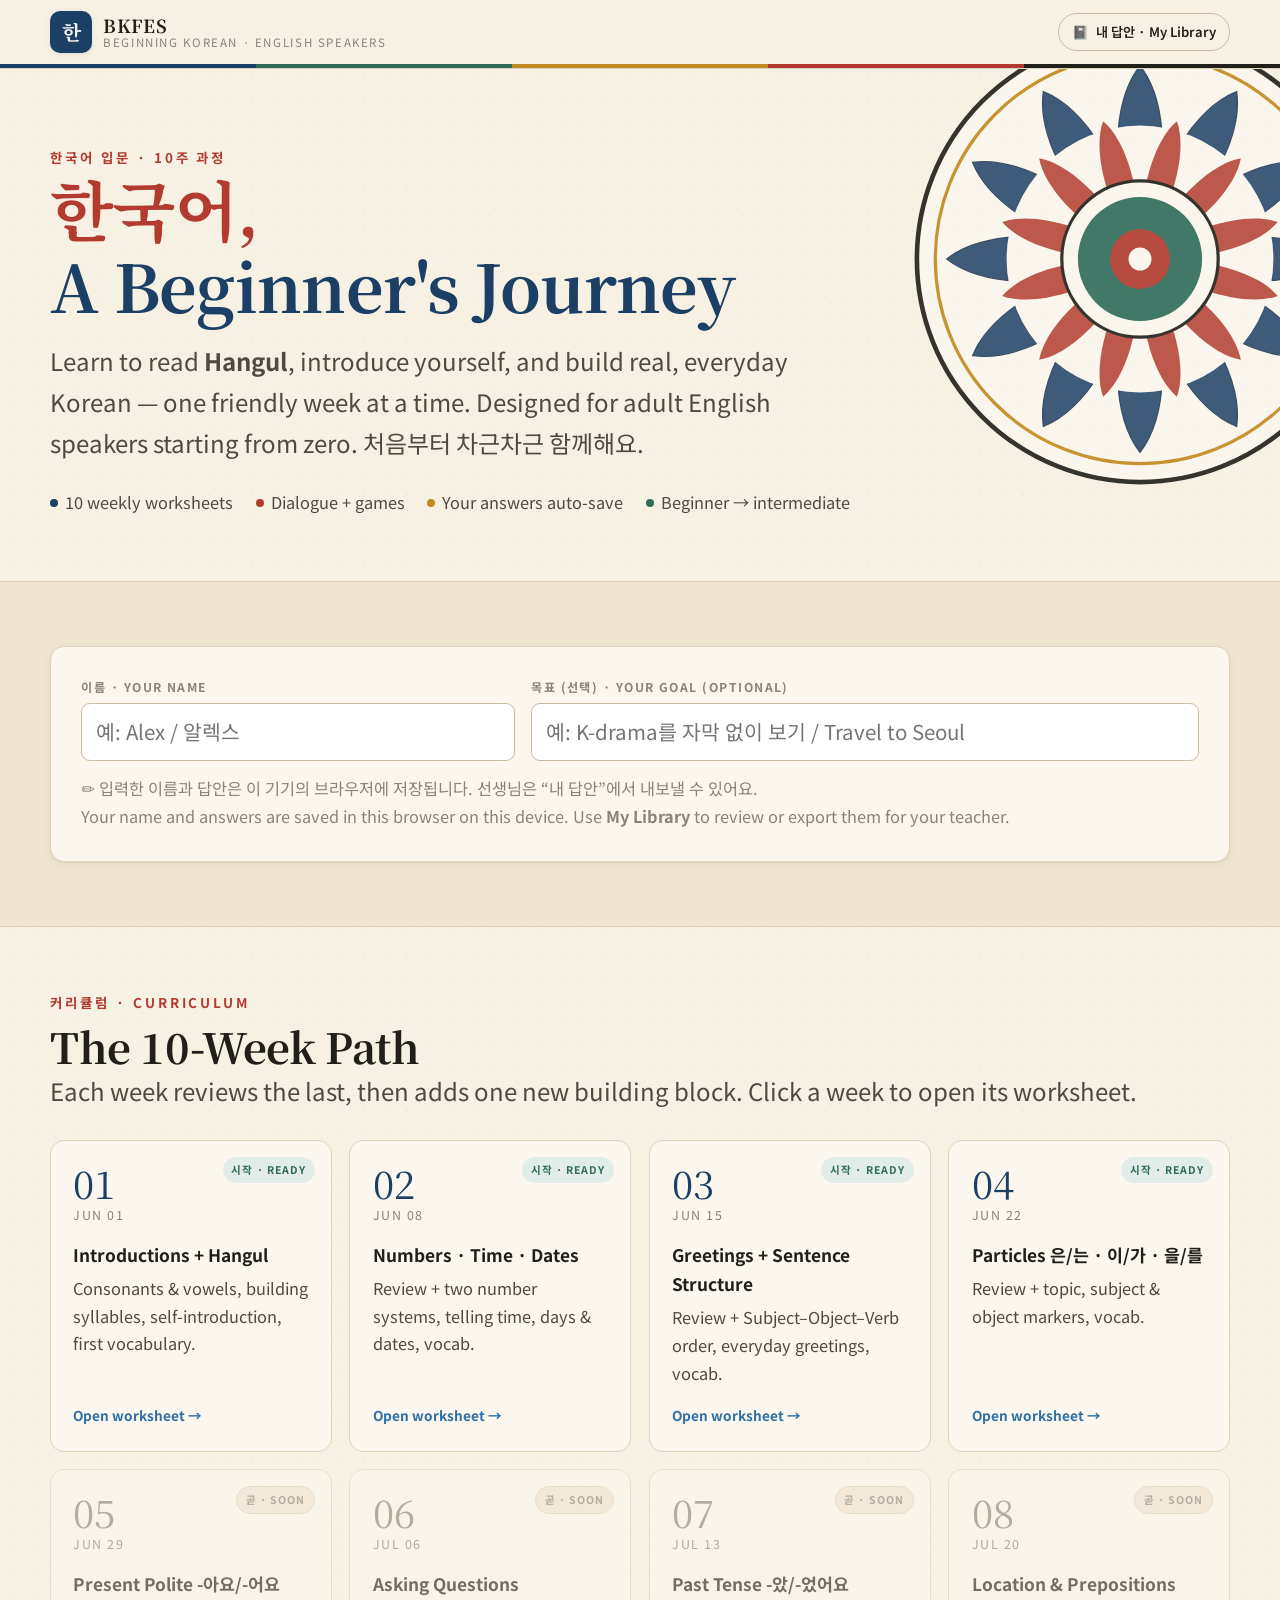
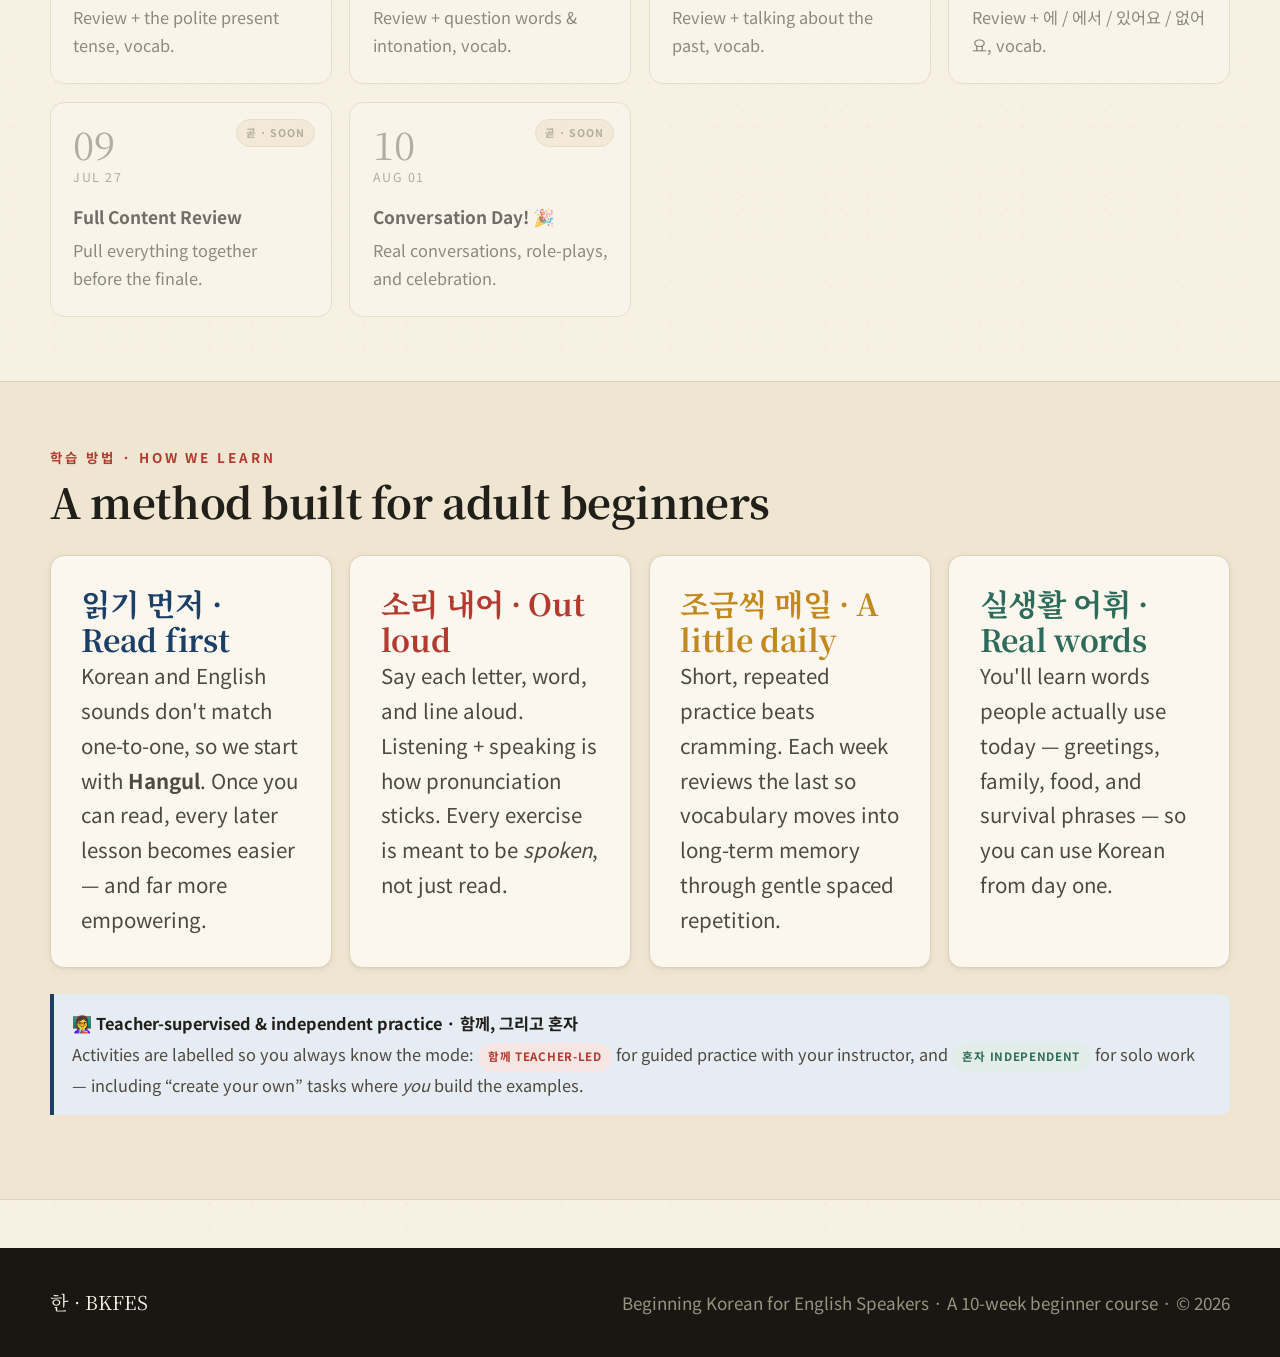
==== commit 47693a5c: "Add files via upload" ====
--- a/index.html
+++ b/index.html
@@ -150,13 +150,14 @@
         <span class="week-card__cta">Open worksheet →</span>
       </a>
 
-      <div class="week-card is-locked">
-        <span class="tag tag--soon">곧 · Soon</span>
+      <a class="week-card" href="weeks/week04.html">
+        <span class="tag tag--ready">시작 · Ready</span>
         <span class="week-card__num">04</span>
         <span class="week-card__date">Jun 22</span>
         <span class="week-card__title">Particles 은/는 · 이/가 · 을/를</span>
         <span class="week-card__topics">Review + topic, subject &amp; object markers, vocab.</span>
-      </div>
+        <span class="week-card__cta">Open worksheet →</span>
+      </a>
 
       <div class="week-card is-locked">
         <span class="tag tag--soon">곧 · Soon</span>
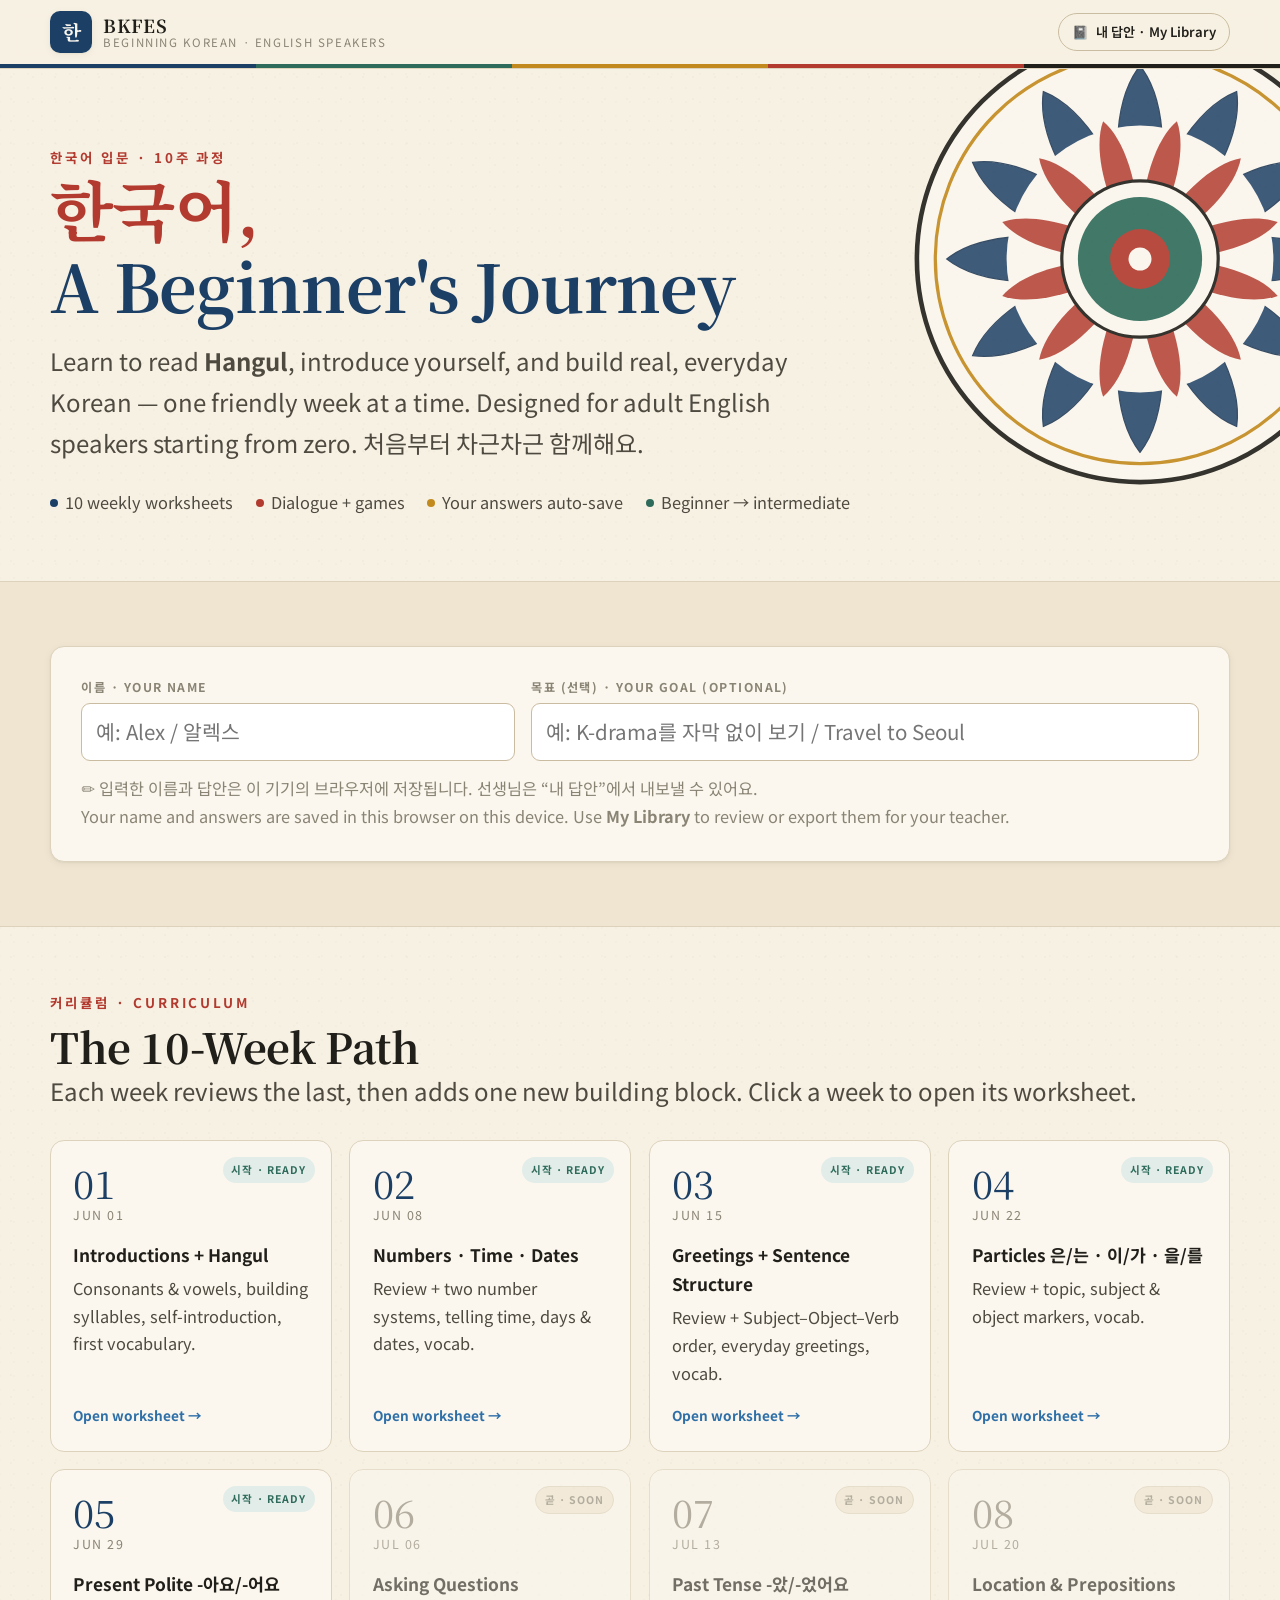
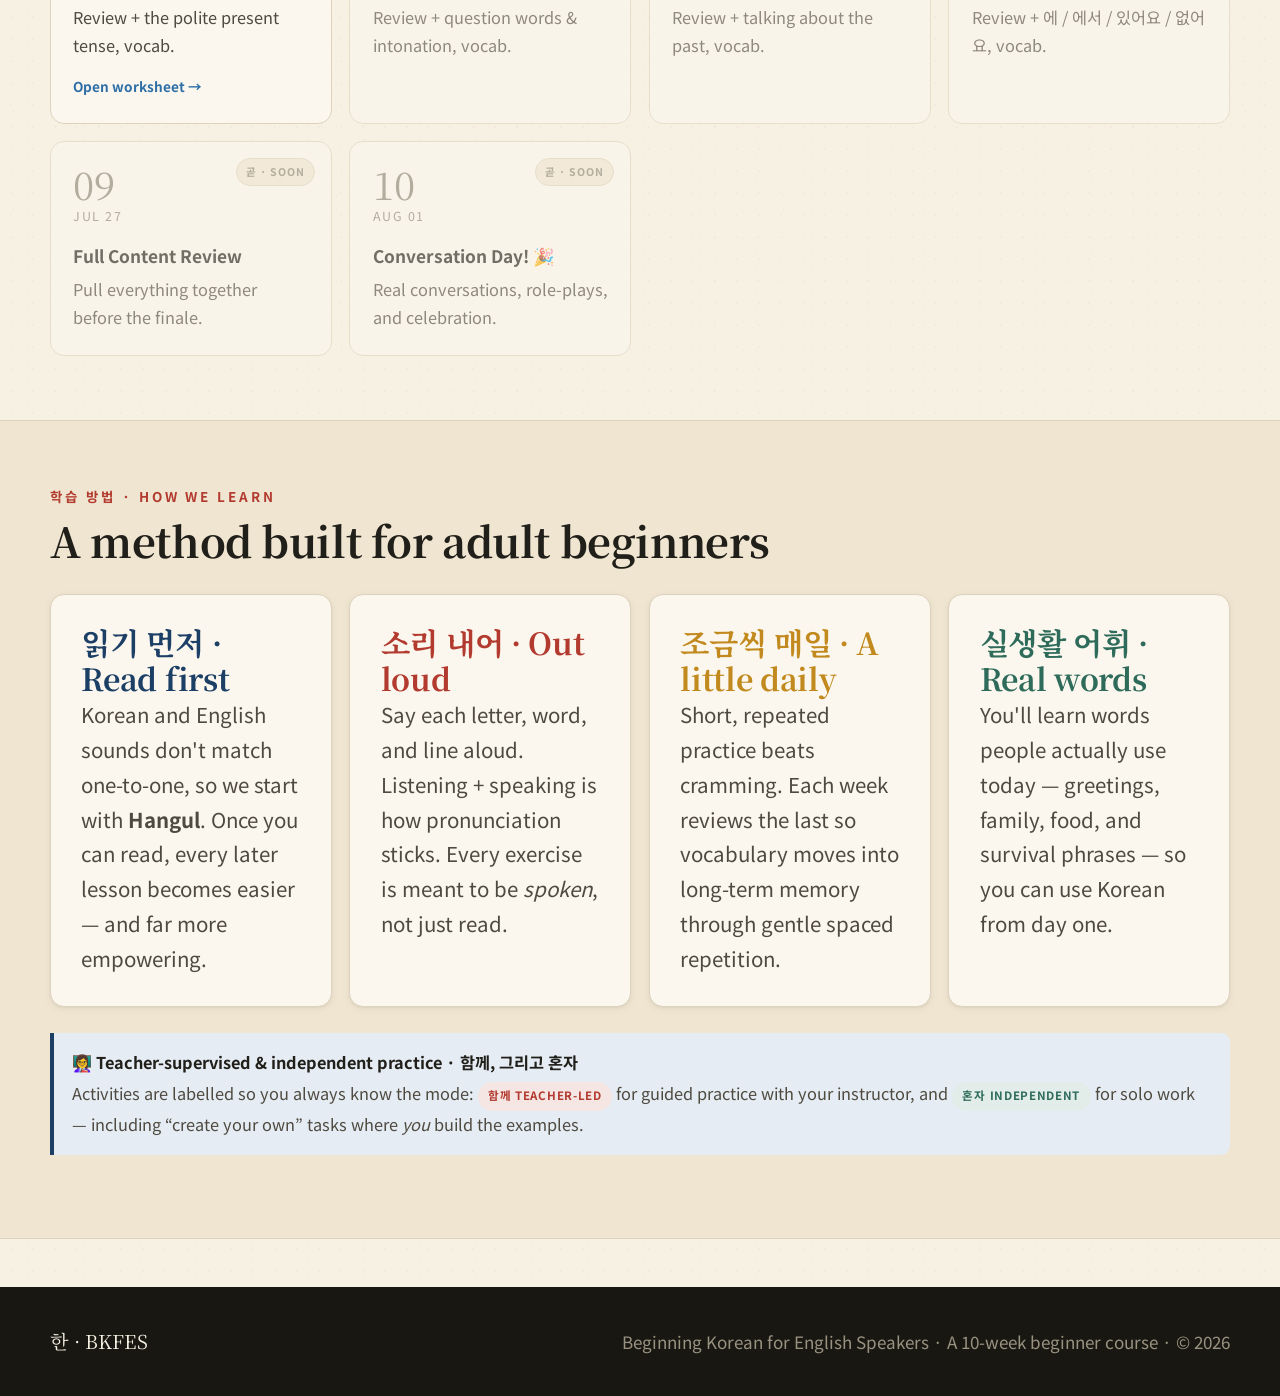
==== commit 5af258e4: "Add files via upload" ====
--- a/index.html
+++ b/index.html
@@ -159,13 +159,14 @@
         <span class="week-card__cta">Open worksheet →</span>
       </a>
 
-      <div class="week-card is-locked">
-        <span class="tag tag--soon">곧 · Soon</span>
+      <a class="week-card" href="weeks/week05.html">
+        <span class="tag tag--ready">시작 · Ready</span>
         <span class="week-card__num">05</span>
         <span class="week-card__date">Jun 29</span>
         <span class="week-card__title">Present Polite -아요/-어요</span>
         <span class="week-card__topics">Review + the polite present tense, vocab.</span>
-      </div>
+        <span class="week-card__cta">Open worksheet →</span>
+      </a>
 
       <div class="week-card is-locked">
         <span class="tag tag--soon">곧 · Soon</span>
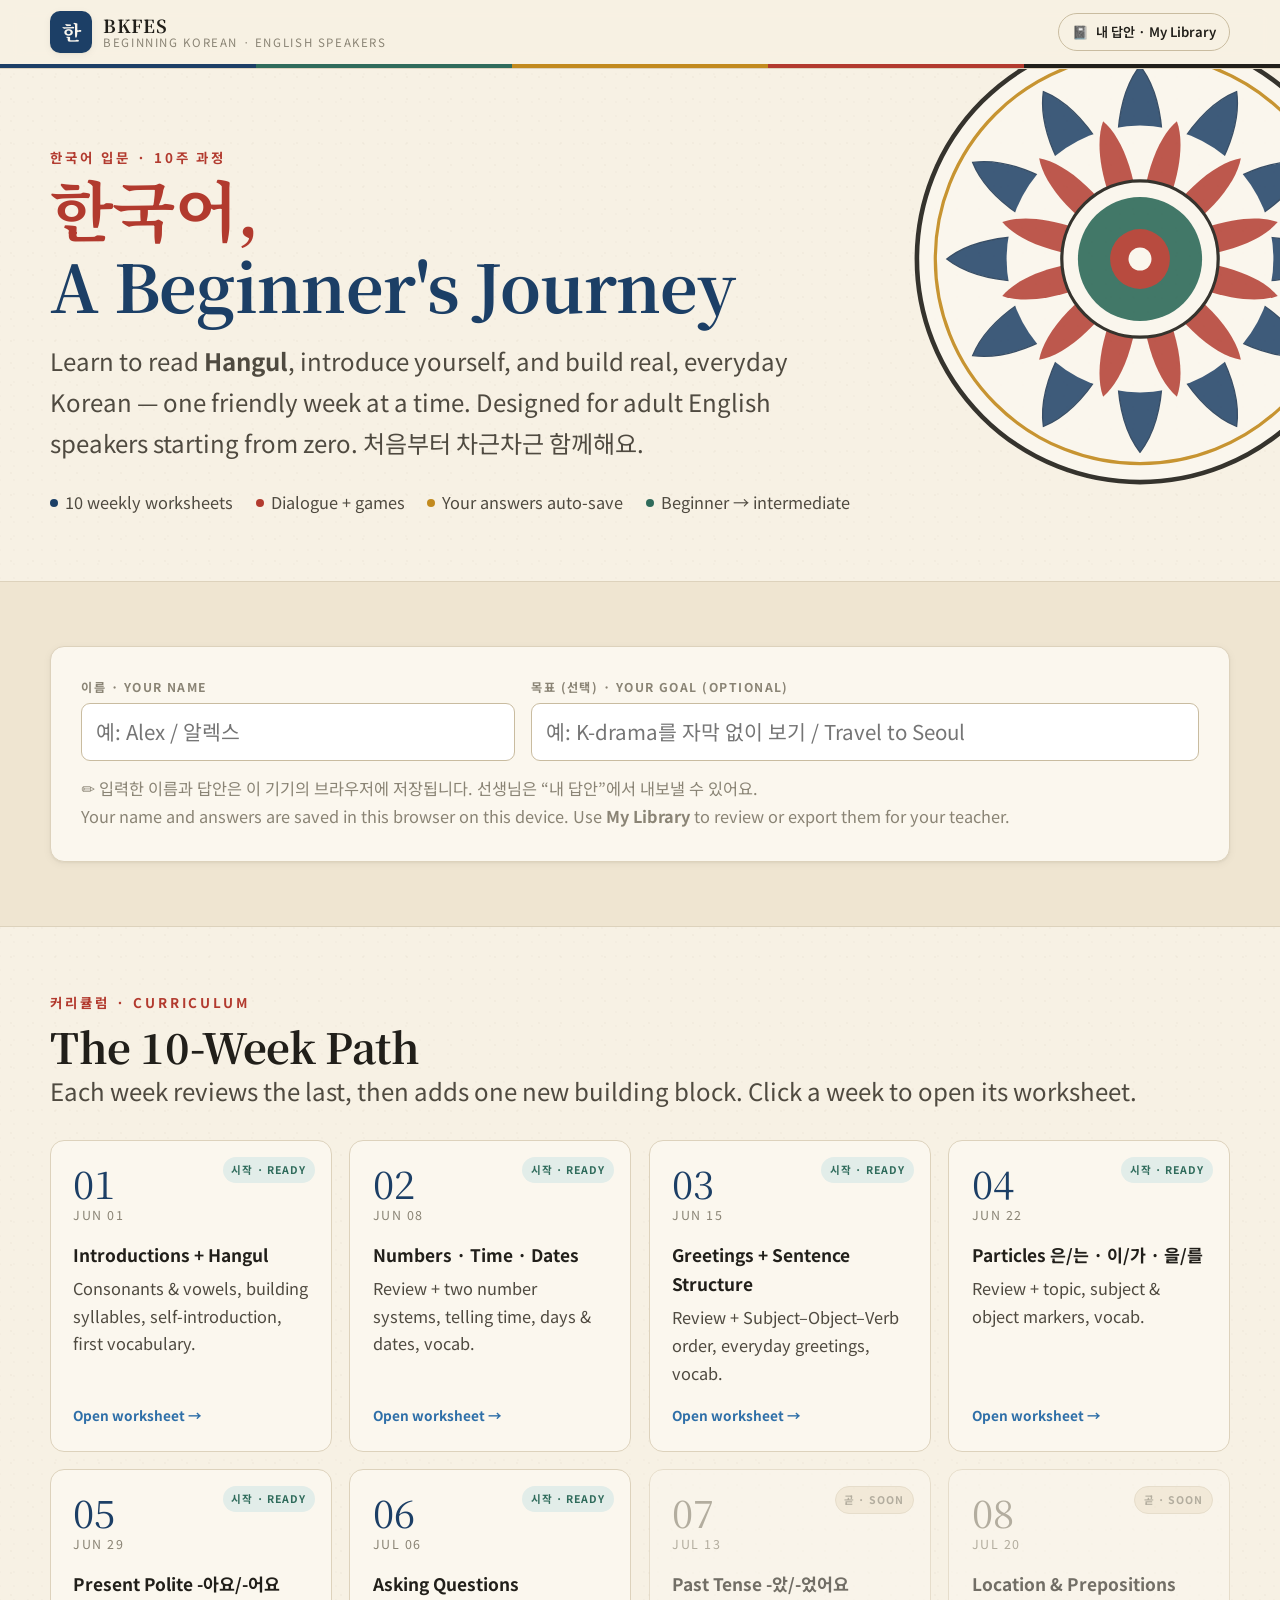
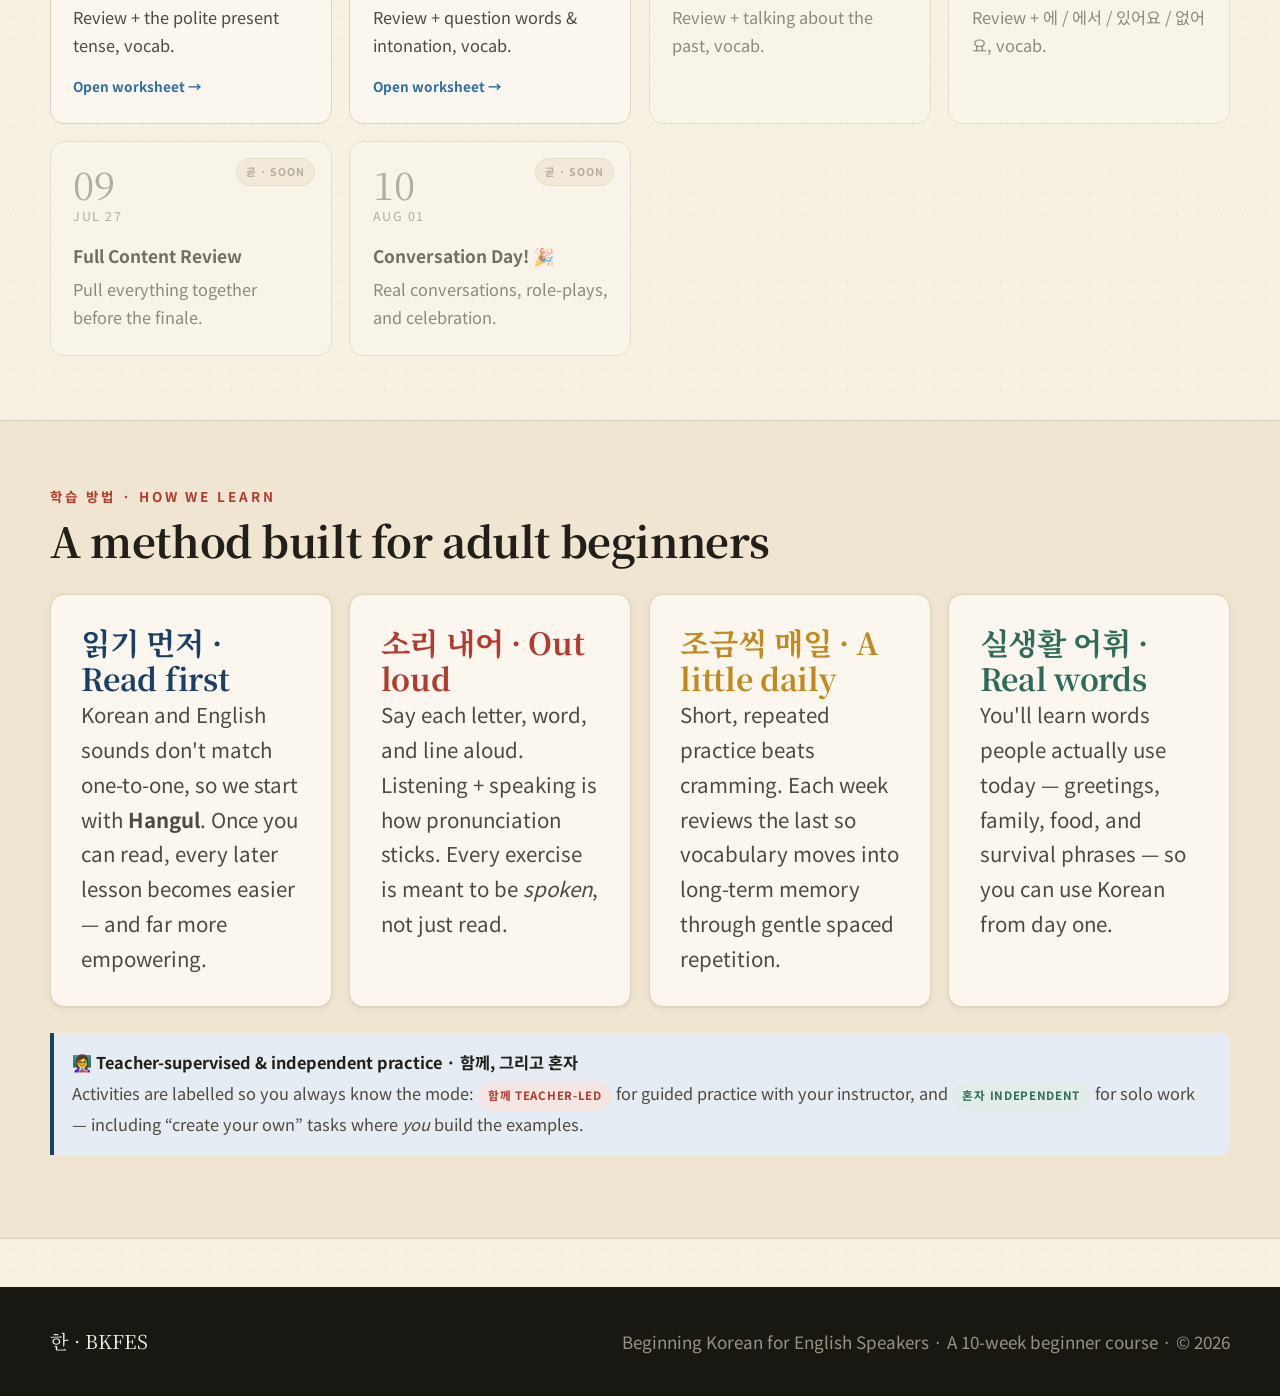
==== commit 7a10f70c: "Create index.html" ====
--- a/index.html
+++ b/index.html
@@ -168,13 +168,14 @@
         <span class="week-card__cta">Open worksheet →</span>
       </a>
 
-      <div class="week-card is-locked">
-        <span class="tag tag--soon">곧 · Soon</span>
+      <a class="week-card" href="weeks/week06.html">
+        <span class="tag tag--ready">시작 · Ready</span>
         <span class="week-card__num">06</span>
         <span class="week-card__date">Jul 06</span>
         <span class="week-card__title">Asking Questions</span>
         <span class="week-card__topics">Review + question words &amp; intonation, vocab.</span>
-      </div>
+        <span class="week-card__cta">Open worksheet →</span>
+      </a>
 
       <div class="week-card is-locked">
         <span class="tag tag--soon">곧 · Soon</span>
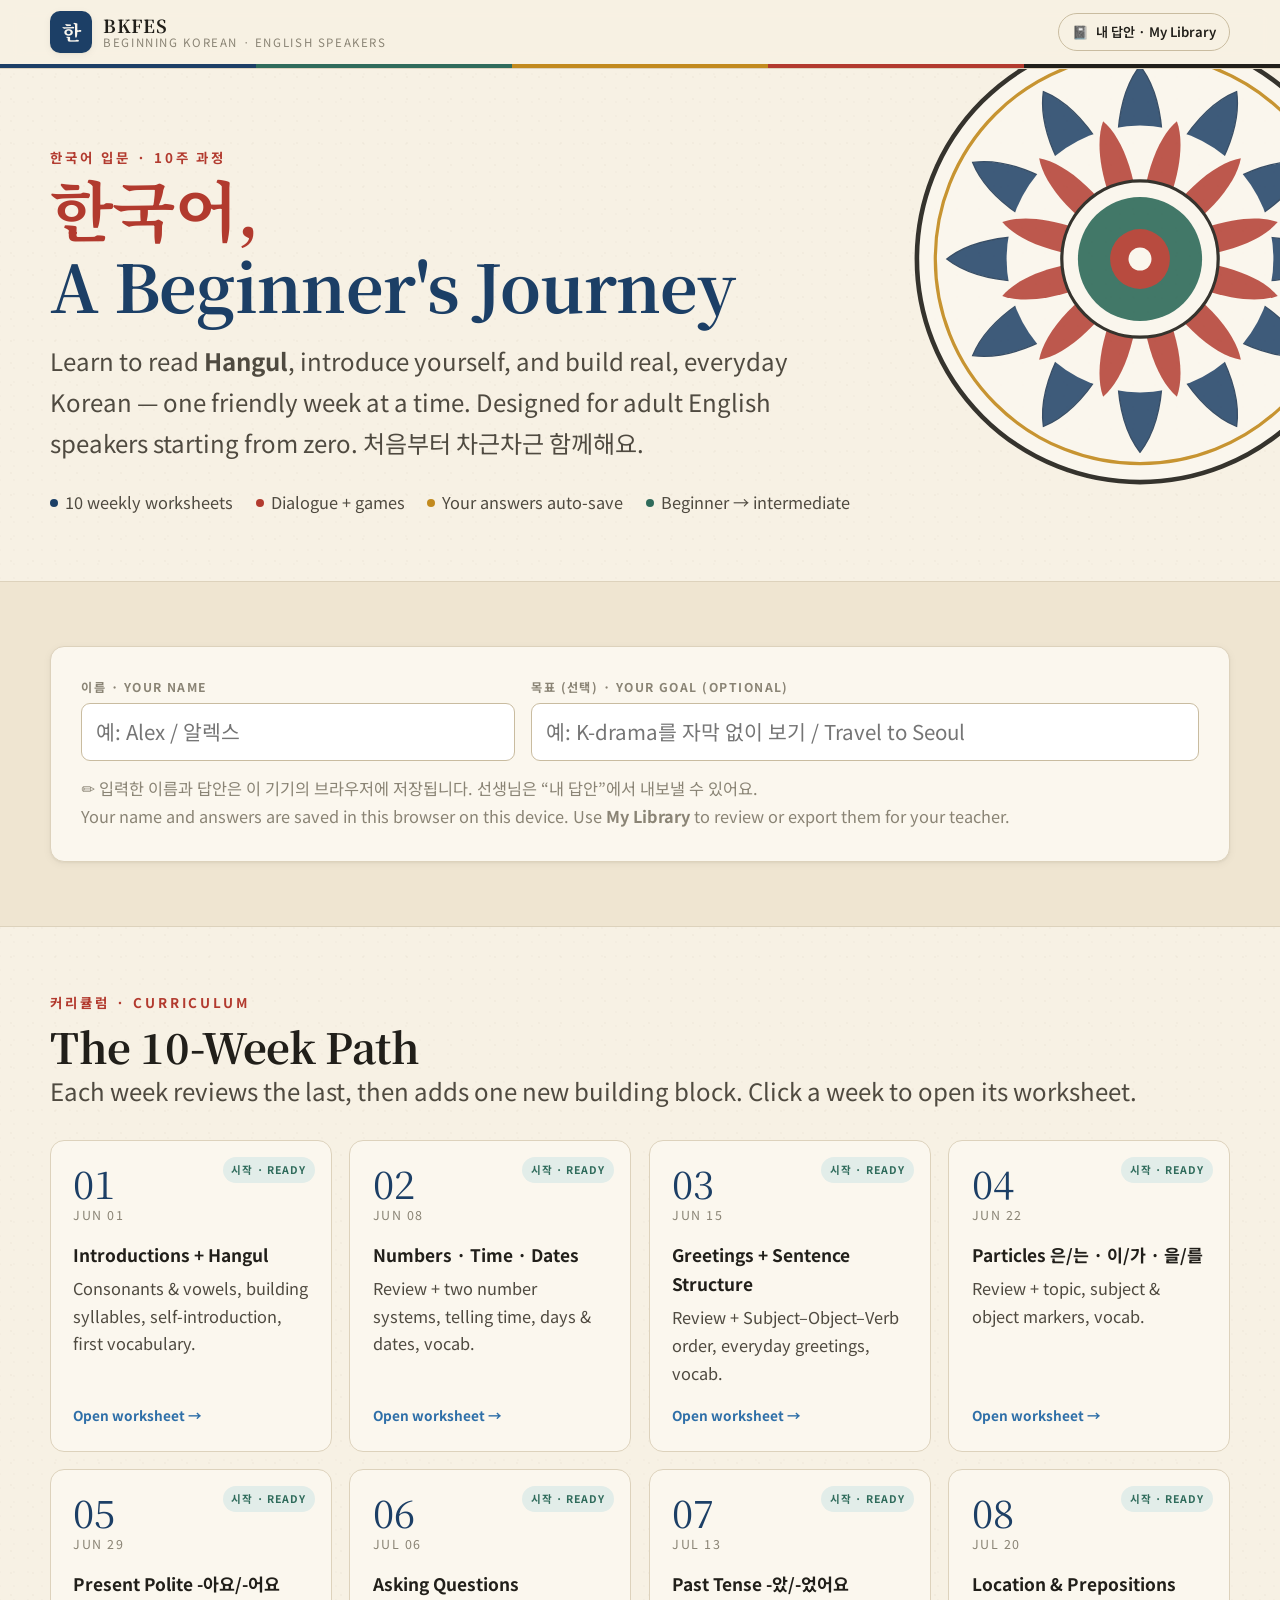
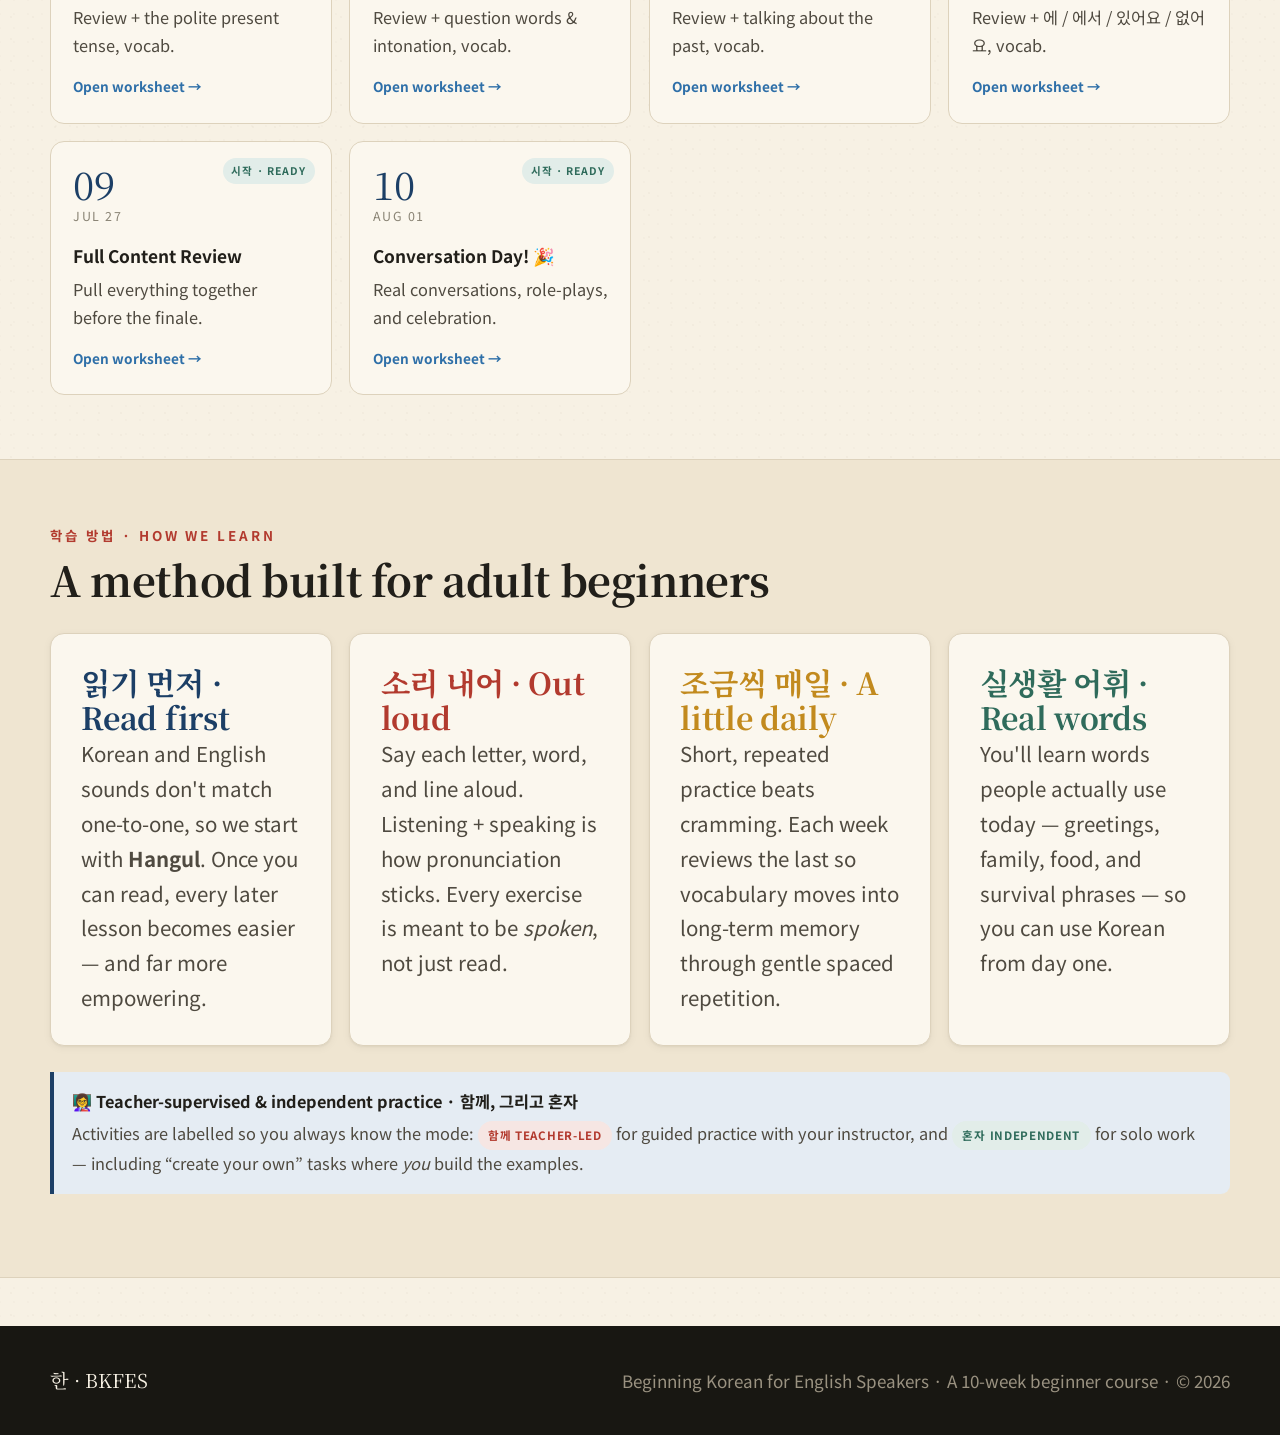
==== commit 9782fb90: "Create index.html" ====
--- a/index.html
+++ b/index.html
@@ -177,37 +177,41 @@
         <span class="week-card__cta">Open worksheet →</span>
       </a>
 
-      <div class="week-card is-locked">
-        <span class="tag tag--soon">곧 · Soon</span>
+      <a class="week-card" href="weeks/week07.html">
+        <span class="tag tag--ready">시작 · Ready</span>
         <span class="week-card__num">07</span>
         <span class="week-card__date">Jul 13</span>
         <span class="week-card__title">Past Tense -았/-었어요</span>
         <span class="week-card__topics">Review + talking about the past, vocab.</span>
-      </div>
-
-      <div class="week-card is-locked">
-        <span class="tag tag--soon">곧 · Soon</span>
+        <span class="week-card__cta">Open worksheet →</span>
+      </a>
+
+      <a class="week-card" href="weeks/week08.html">
+        <span class="tag tag--ready">시작 · Ready</span>
         <span class="week-card__num">08</span>
         <span class="week-card__date">Jul 20</span>
         <span class="week-card__title">Location &amp; Prepositions</span>
         <span class="week-card__topics">Review + 에 / 에서 / 있어요 / 없어요, vocab.</span>
-      </div>
-
-      <div class="week-card is-locked">
-        <span class="tag tag--soon">곧 · Soon</span>
+        <span class="week-card__cta">Open worksheet →</span>
+      </a>
+
+      <a class="week-card" href="weeks/week09.html">
+        <span class="tag tag--ready">시작 · Ready</span>
         <span class="week-card__num">09</span>
         <span class="week-card__date">Jul 27</span>
         <span class="week-card__title">Full Content Review</span>
         <span class="week-card__topics">Pull everything together before the finale.</span>
-      </div>
-
-      <div class="week-card is-locked">
-        <span class="tag tag--soon">곧 · Soon</span>
+        <span class="week-card__cta">Open worksheet →</span>
+      </a>
+
+      <a class="week-card" href="weeks/week10.html">
+        <span class="tag tag--ready">시작 · Ready</span>
         <span class="week-card__num">10</span>
         <span class="week-card__date">Aug 01</span>
         <span class="week-card__title">Conversation Day! 🎉</span>
         <span class="week-card__topics">Real conversations, role-plays, and celebration.</span>
-      </div>
+        <span class="week-card__cta">Open worksheet →</span>
+      </a>
 
     </div>
   </div>
